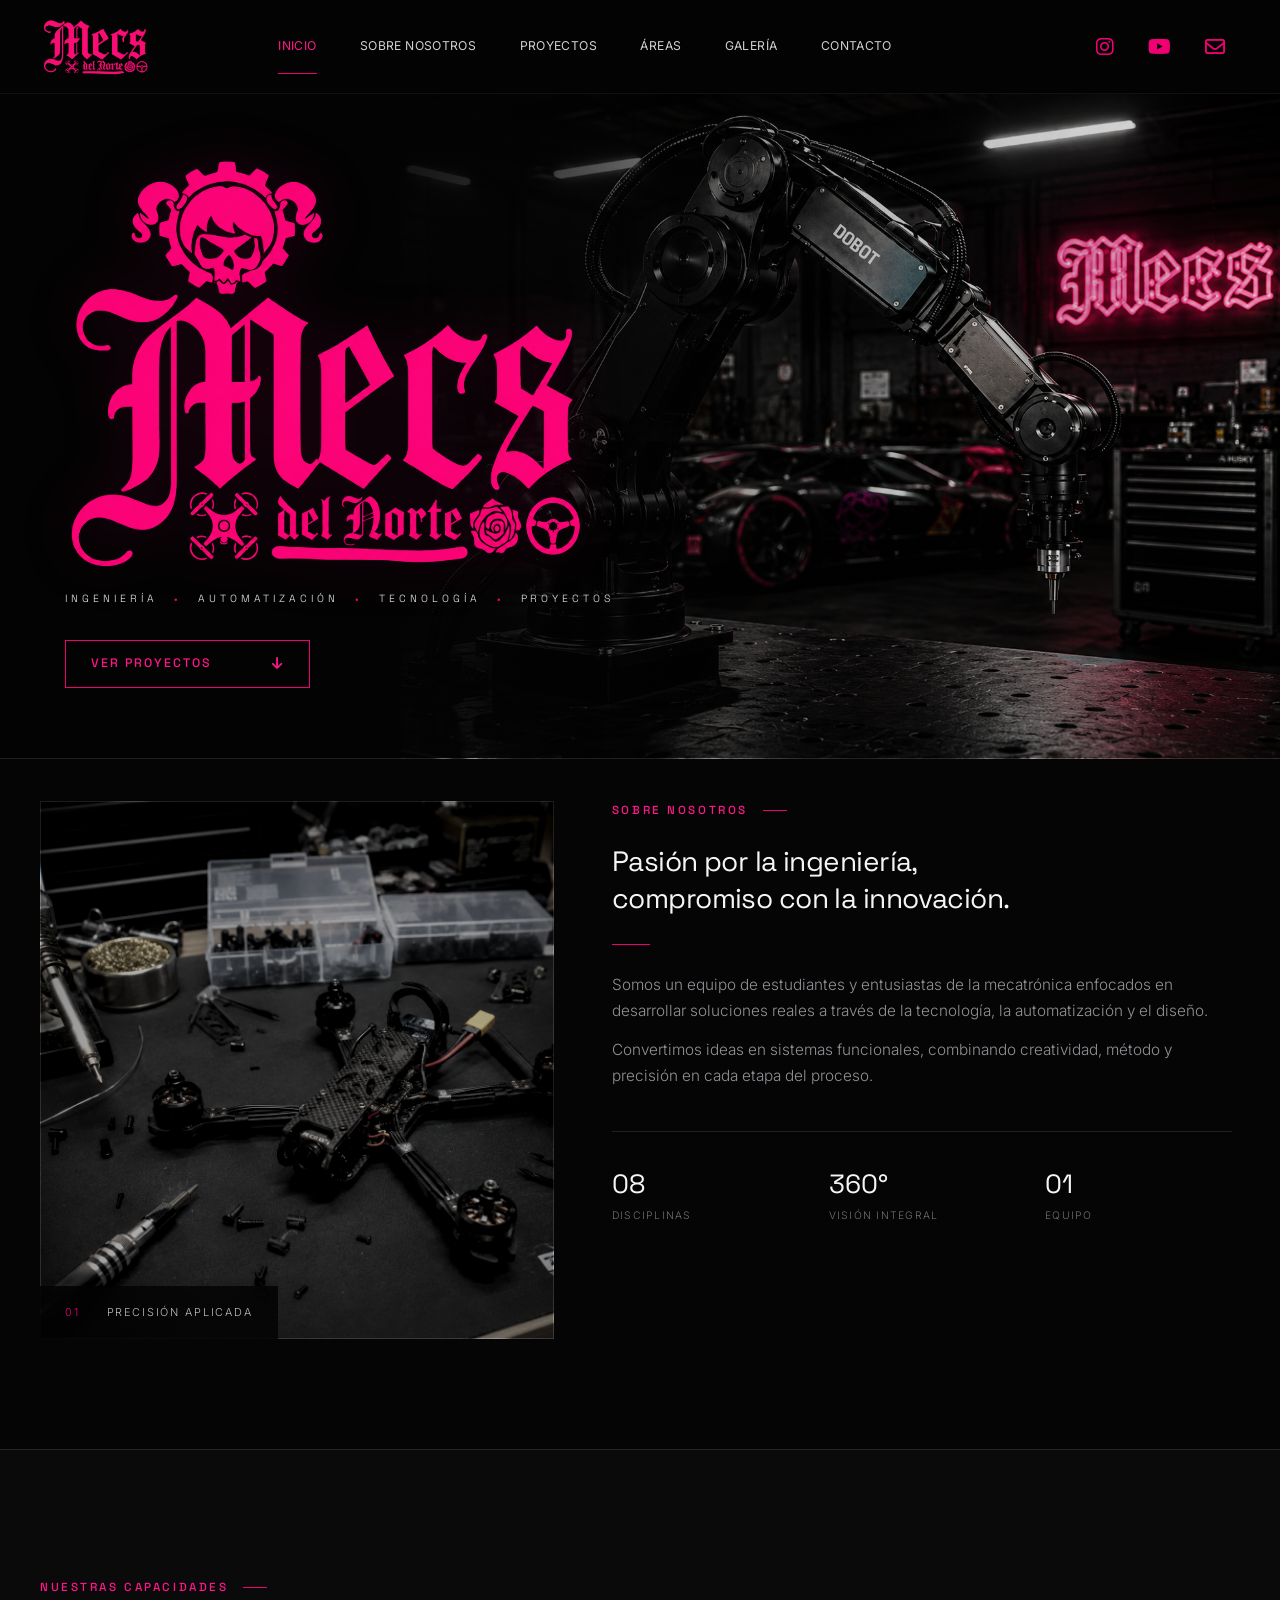
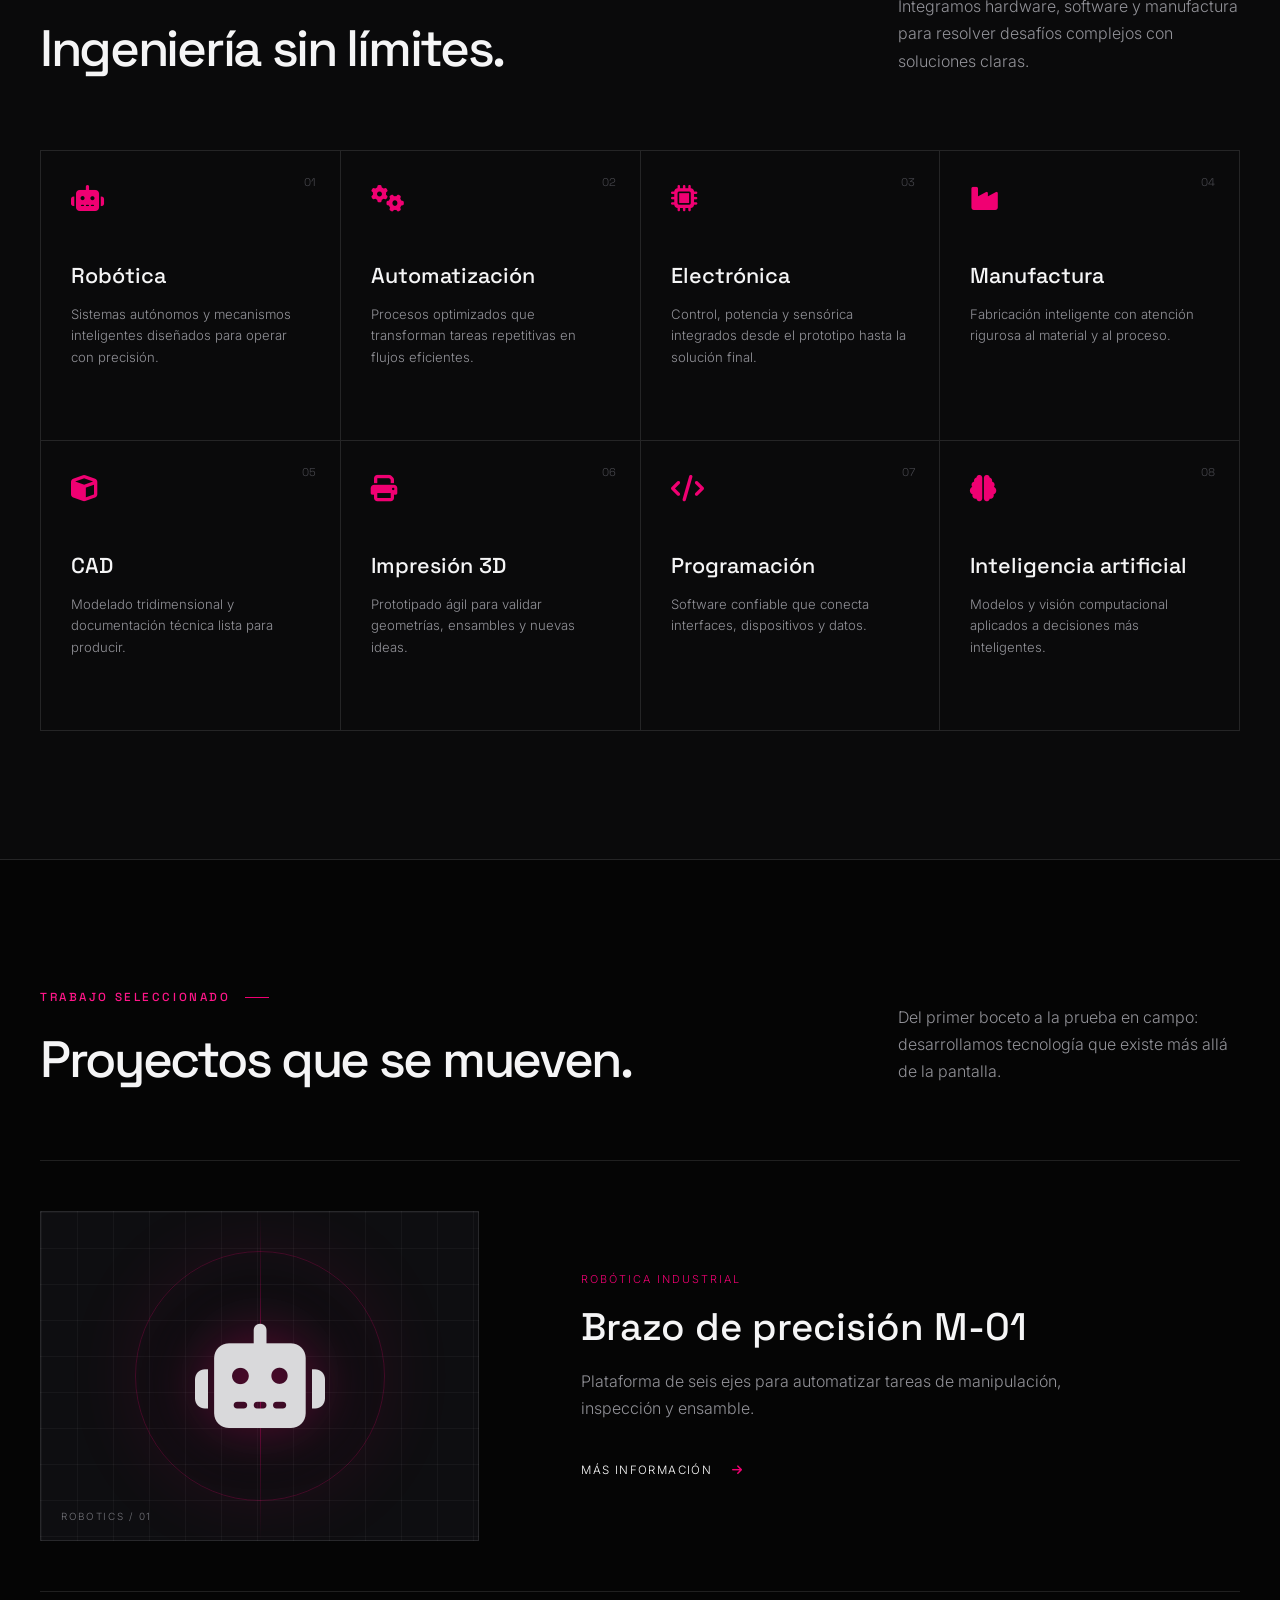
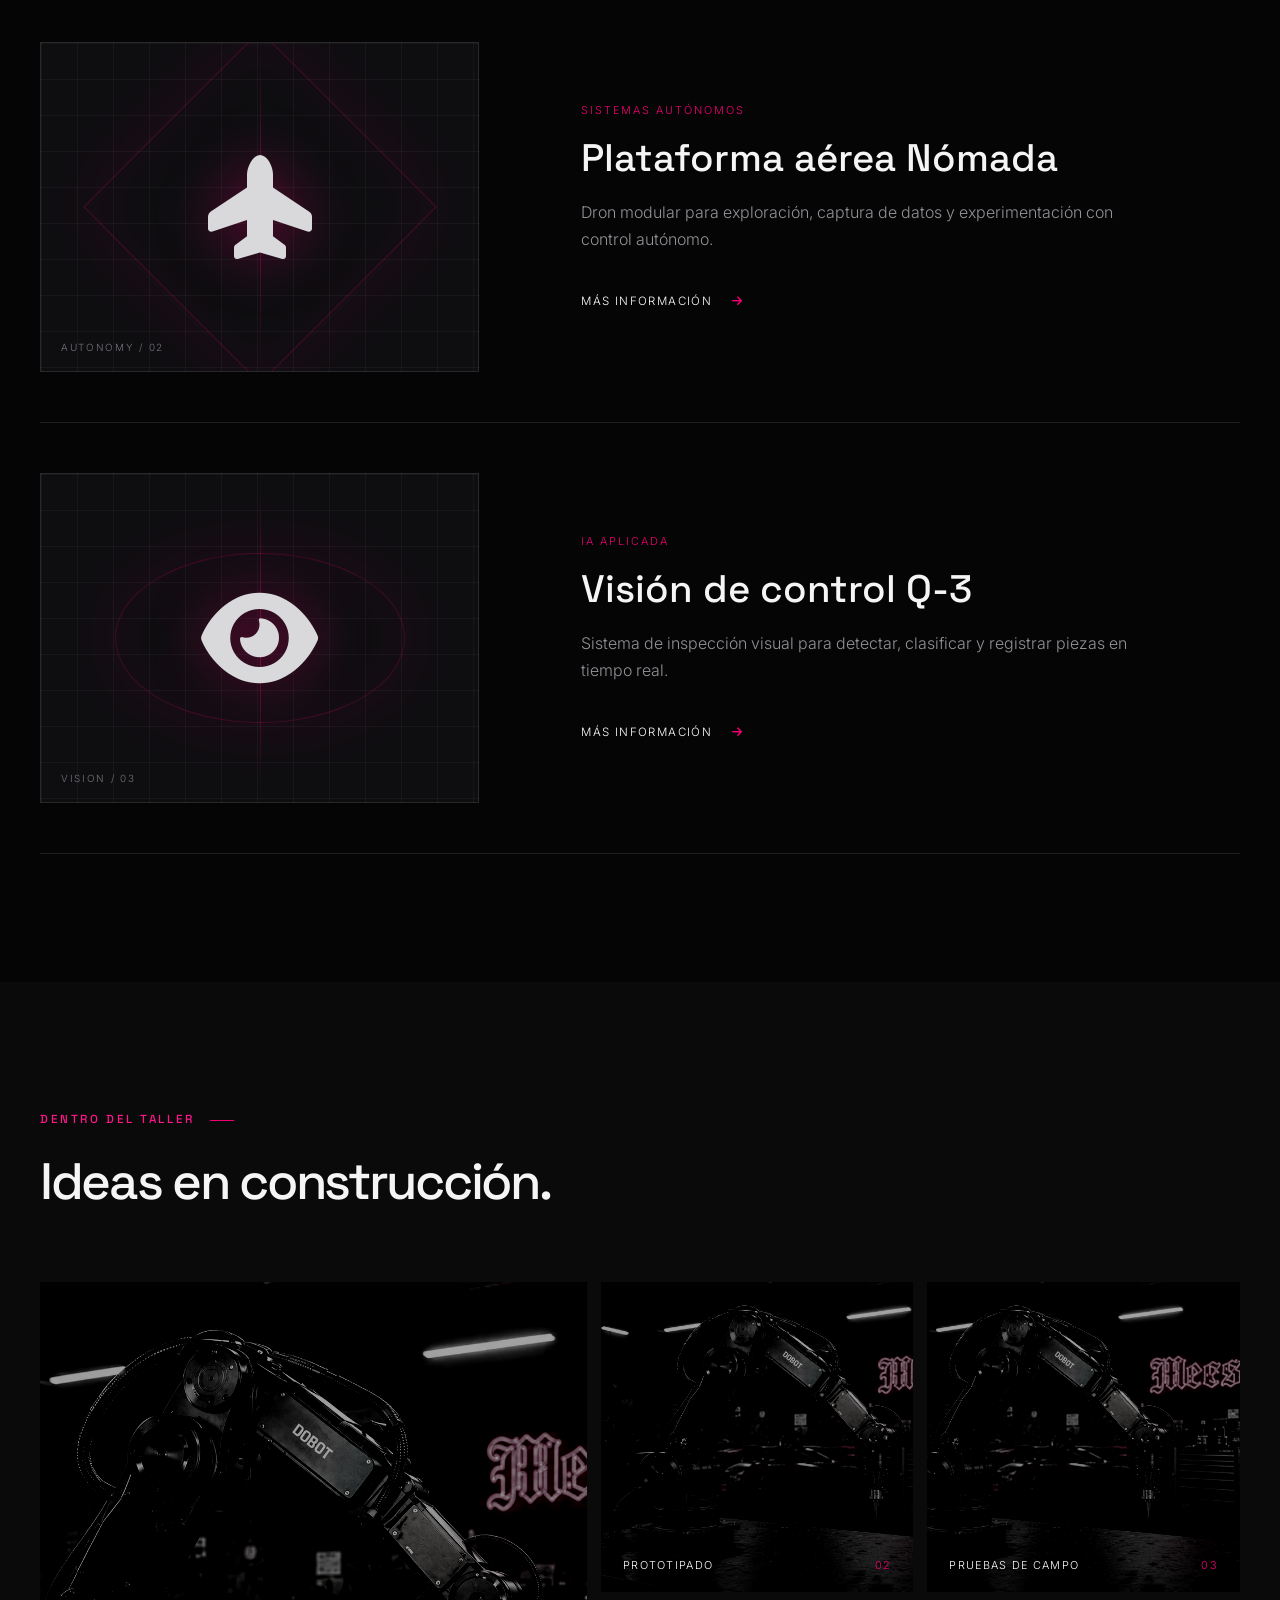
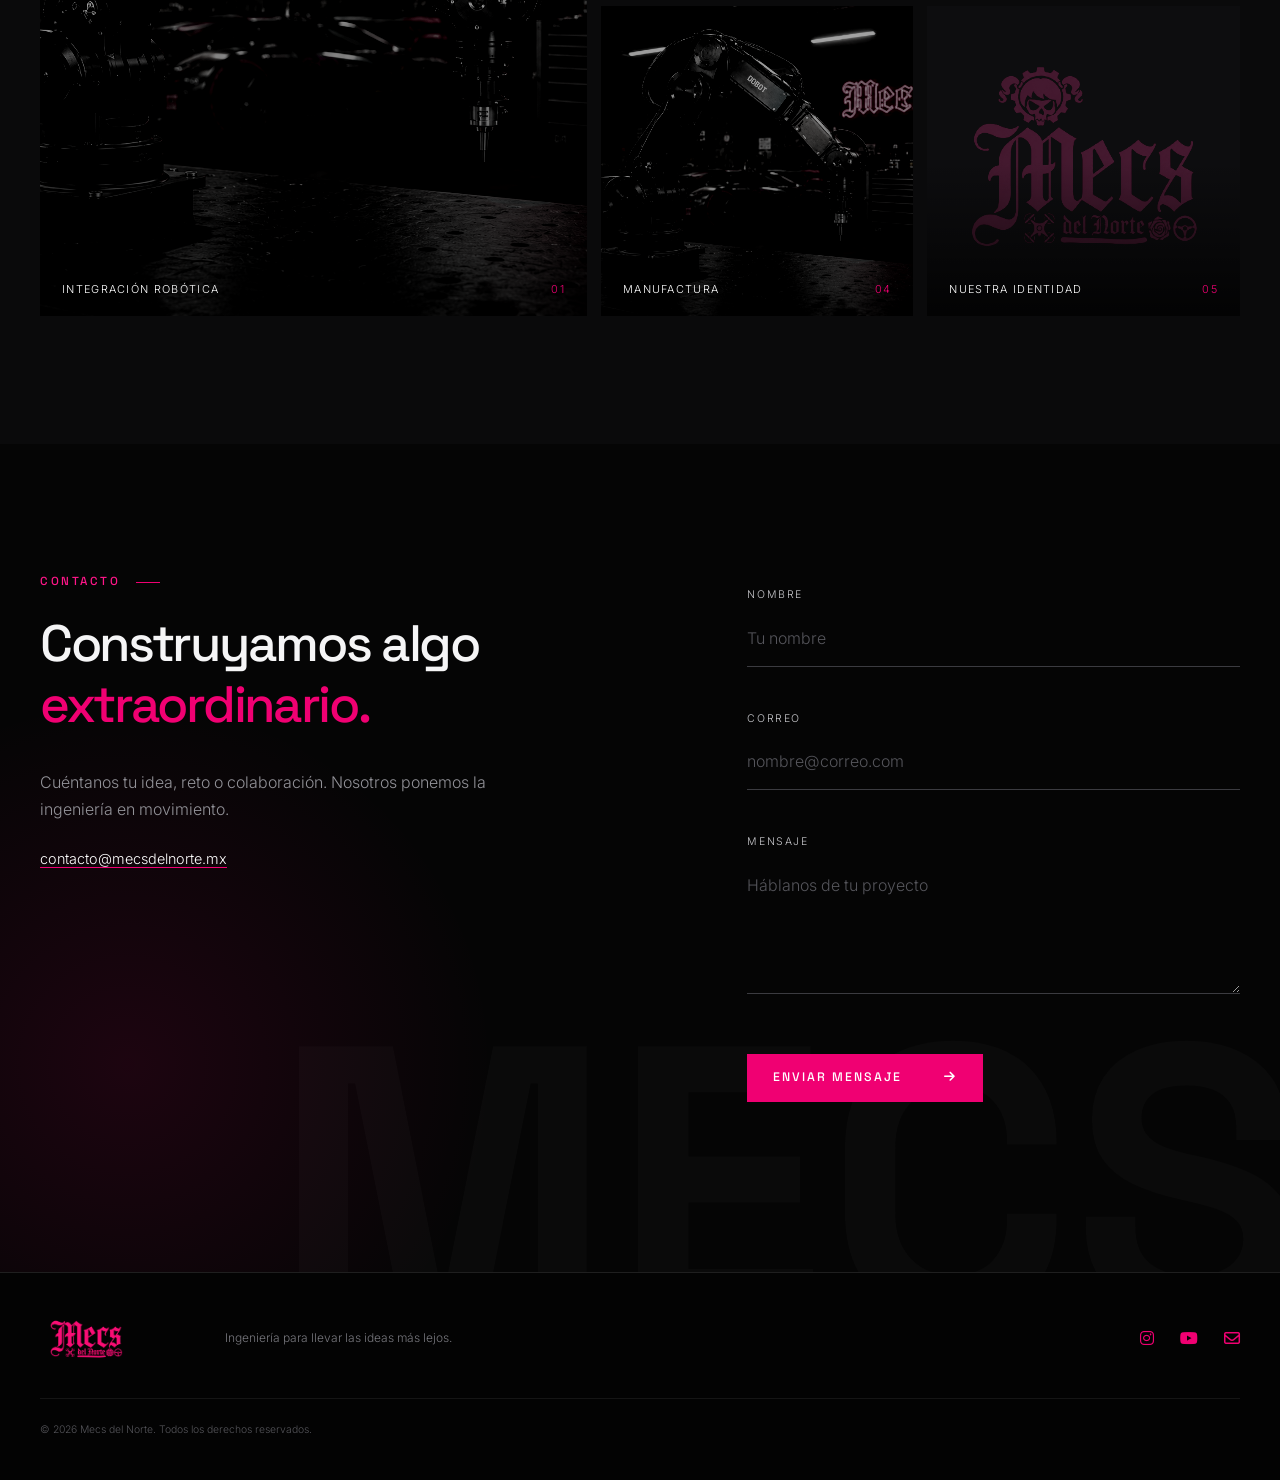
==== index.html @ 0333b42f "Primera versión" ====
<!DOCTYPE html>
<html lang="es">
<head>
  <meta charset="UTF-8">
  <meta name="viewport" content="width=device-width, initial-scale=1.0">
  <meta name="description" content="Mecs del Norte: ingeniería, automatización, robótica y tecnología aplicada.">
  <meta name="theme-color" content="#050505">
  <title>Mecs del Norte | Ingeniería y Tecnología</title>

  <link rel="preconnect" href="https://fonts.googleapis.com">
  <link rel="preconnect" href="https://fonts.gstatic.com" crossorigin>
  <link href="https://fonts.googleapis.com/css2?family=Inter:wght@300;400;500;600;700&family=Space+Grotesk:wght@400;500;600&display=swap" rel="stylesheet">
  <link rel="stylesheet" href="https://cdnjs.cloudflare.com/ajax/libs/font-awesome/6.7.2/css/all.min.css">
  <link rel="stylesheet" href="style.css">
</head>
<body>
  <a class="skip-link" href="#contenido">Saltar al contenido</a>

  <!-- Elimina únicamente el fondo negro del PNG original del logo. -->
  <svg class="svg-filters" width="0" height="0" aria-hidden="true" focusable="false">
    <filter id="remove-black" color-interpolation-filters="sRGB">
      <feColorMatrix type="matrix" values="1 0 0 0 0  0 1 0 0 0  0 0 1 0 0  1 1 1 0 0"/>
    </filter>
  </svg>

  <!-- Navegación principal -->
  <header class="site-header">
    <nav class="navbar" aria-label="Navegación principal">
      <a class="nav-brand" href="#inicio" aria-label="Mecs del Norte, inicio">
        <img src="assets/logopequeno.png" alt="Mecs del Norte">
      </a>

      <button class="menu-toggle" type="button" aria-label="Abrir menú" aria-expanded="false" aria-controls="nav-menu">
        <span></span><span></span><span></span>
      </button>

      <ul class="nav-menu" id="nav-menu">
        <li><a class="nav-link active" href="#inicio">Inicio</a></li>
        <li><a class="nav-link" href="#nosotros">Sobre nosotros</a></li>
        <li><a class="nav-link" href="#proyectos">Proyectos</a></li>
        <li><a class="nav-link" href="#areas">Áreas</a></li>
        <li><a class="nav-link" href="#galeria">Galería</a></li>
        <li><a class="nav-link" href="#contacto">Contacto</a></li>
      </ul>

      <ul class="nav-social" aria-label="Redes sociales">
        <li><a href="#contacto" aria-label="Instagram"><i class="fa-brands fa-instagram" aria-hidden="true"></i></a></li>
        <li><a href="#contacto" aria-label="YouTube"><i class="fa-brands fa-youtube" aria-hidden="true"></i></a></li>
        <li><a href="mailto:contacto@mecsdelnorte.mx" aria-label="Enviar correo"><i class="fa-regular fa-envelope" aria-hidden="true"></i></a></li>
      </ul>
    </nav>
  </header>

  <main id="contenido">
    <!-- Hero -->
    <section class="hero" id="inicio" aria-labelledby="hero-title">
      <div class="hero-overlay"></div>
      <div class="hero-content">
        <h1 id="hero-title" class="sr-only">Mecs del Norte</h1>
        <img class="hero-logo" src="assets/logo.png" alt="Mecs del Norte">
        <p class="hero-disciplines" aria-label="Ingeniería, automatización, tecnología y proyectos">
          <span>Ingeniería</span><b>•</b><span>Automatización</span><b>•</b><span>Tecnología</span><b>•</b><span>Proyectos</span>
        </p>
        <a class="button button-outline" href="#proyectos">Ver proyectos <i class="fa-solid fa-arrow-down" aria-hidden="true"></i></a>
      </div>
      <a class="scroll-cue" href="#nosotros" aria-label="Descubrir más"><span></span></a>
    </section>

    <!-- Sobre nosotros -->
    <section class="section about" id="nosotros" aria-labelledby="about-title">
      <div class="container about-grid">
        <figure class="about-visual reveal visible">
          <img src="assets/dron.png" alt="Dron de carreras en proceso de ensamblaje sobre una mesa de trabajo">
          <figcaption><span>01</span> Precisión aplicada</figcaption>
        </figure>

        <article class="about-copy reveal visible">
          <p class="eyebrow">Sobre nosotros</p>
          <h2 id="about-title">Pasión por la ingeniería,<br>compromiso con la innovación.</h2>
          <span class="accent-line" aria-hidden="true"></span>
          <p>Somos un equipo de estudiantes y entusiastas de la mecatrónica enfocados en desarrollar soluciones reales a través de la tecnología, la automatización y el diseño.</p>
          <p>Convertimos ideas en sistemas funcionales, combinando creatividad, método y precisión en cada etapa del proceso.</p>
          <div class="metrics" aria-label="Datos del equipo">
            <div><strong>08</strong><span>disciplinas</span></div>
            <div><strong>360°</strong><span>visión integral</span></div>
            <div><strong>01</strong><span>equipo</span></div>
          </div>
        </article>
      </div>
    </section>

    <!-- Áreas de especialidad -->
    <section class="section expertise" id="areas" aria-labelledby="areas-title">
      <div class="container">
        <div class="section-heading reveal">
          <div>
            <p class="eyebrow">Nuestras capacidades</p>
            <h2 id="areas-title">Ingeniería sin límites.</h2>
          </div>
          <p>Integramos hardware, software y manufactura para resolver desafíos complejos con soluciones claras.</p>
        </div>

        <div class="areas-grid">
          <article class="area-card reveal"><span>01</span><i class="fa-solid fa-robot" aria-hidden="true"></i><h3>Robótica</h3><p>Sistemas autónomos y mecanismos inteligentes diseñados para operar con precisión.</p></article>
          <article class="area-card reveal"><span>02</span><i class="fa-solid fa-gears" aria-hidden="true"></i><h3>Automatización</h3><p>Procesos optimizados que transforman tareas repetitivas en flujos eficientes.</p></article>
          <article class="area-card reveal"><span>03</span><i class="fa-solid fa-microchip" aria-hidden="true"></i><h3>Electrónica</h3><p>Control, potencia y sensórica integrados desde el prototipo hasta la solución final.</p></article>
          <article class="area-card reveal"><span>04</span><i class="fa-solid fa-industry" aria-hidden="true"></i><h3>Manufactura</h3><p>Fabricación inteligente con atención rigurosa al material y al proceso.</p></article>
          <article class="area-card reveal"><span>05</span><i class="fa-solid fa-cube" aria-hidden="true"></i><h3>CAD</h3><p>Modelado tridimensional y documentación técnica lista para producir.</p></article>
          <article class="area-card reveal"><span>06</span><i class="fa-solid fa-print" aria-hidden="true"></i><h3>Impresión 3D</h3><p>Prototipado ágil para validar geometrías, ensambles y nuevas ideas.</p></article>
          <article class="area-card reveal"><span>07</span><i class="fa-solid fa-code" aria-hidden="true"></i><h3>Programación</h3><p>Software confiable que conecta interfaces, dispositivos y datos.</p></article>
          <article class="area-card reveal"><span>08</span><i class="fa-solid fa-brain" aria-hidden="true"></i><h3>Inteligencia artificial</h3><p>Modelos y visión computacional aplicados a decisiones más inteligentes.</p></article>
        </div>
      </div>
    </section>

    <!-- Proyectos destacados -->
    <section class="section projects" id="proyectos" aria-labelledby="projects-title">
      <div class="container">
        <div class="section-heading reveal">
          <div><p class="eyebrow">Trabajo seleccionado</p><h2 id="projects-title">Proyectos que se mueven.</h2></div>
          <p>Del primer boceto a la prueba en campo: desarrollamos tecnología que existe más allá de la pantalla.</p>
        </div>

        <div class="project-list">
          <article class="project-card project-robot reveal">
            <div class="project-image" role="img" aria-label="Concepto de brazo robótico"><i class="fa-solid fa-robot" aria-hidden="true"></i><span>Robotics / 01</span></div>
            <div class="project-copy"><p class="project-type">Robótica industrial</p><h3>Brazo de precisión M-01</h3><p>Plataforma de seis ejes para automatizar tareas de manipulación, inspección y ensamble.</p><a href="#contacto">Más información <i class="fa-solid fa-arrow-right" aria-hidden="true"></i></a></div>
          </article>

          <article class="project-card project-drone reveal">
            <div class="project-image" role="img" aria-label="Concepto de dron autónomo"><i class="fa-solid fa-plane-up" aria-hidden="true"></i><span>Autonomy / 02</span></div>
            <div class="project-copy"><p class="project-type">Sistemas autónomos</p><h3>Plataforma aérea Nómada</h3><p>Dron modular para exploración, captura de datos y experimentación con control autónomo.</p><a href="#contacto">Más información <i class="fa-solid fa-arrow-right" aria-hidden="true"></i></a></div>
          </article>

          <article class="project-card project-vision reveal">
            <div class="project-image" role="img" aria-label="Concepto de visión artificial"><i class="fa-solid fa-eye" aria-hidden="true"></i><span>Vision / 03</span></div>
            <div class="project-copy"><p class="project-type">IA aplicada</p><h3>Visión de control Q-3</h3><p>Sistema de inspección visual para detectar, clasificar y registrar piezas en tiempo real.</p><a href="#contacto">Más información <i class="fa-solid fa-arrow-right" aria-hidden="true"></i></a></div>
          </article>
        </div>
      </div>
    </section>

    <!-- Galería -->
    <section class="section gallery" id="galeria" aria-labelledby="gallery-title">
      <div class="container">
        <div class="section-heading reveal">
          <div><p class="eyebrow">Dentro del taller</p><h2 id="gallery-title">Ideas en construcción.</h2></div>
        </div>
        <div class="gallery-grid">
          <figure class="gallery-item gallery-main reveal"><img src="assets/fondo.png" alt="Brazo robótico en el taller"><figcaption>Integración robótica <span>01</span></figcaption></figure>
          <figure class="gallery-item gallery-crop-a reveal"><img src="assets/fondo.png" alt="Detalle de equipo industrial"><figcaption>Prototipado <span>02</span></figcaption></figure>
          <figure class="gallery-item gallery-crop-b reveal"><img src="assets/fondo.png" alt="Tecnología en laboratorio"><figcaption>Pruebas de campo <span>03</span></figcaption></figure>
          <figure class="gallery-item gallery-crop-c reveal"><img src="assets/fondo.png" alt="Mesa de manufactura"><figcaption>Manufactura <span>04</span></figcaption></figure>
          <figure class="gallery-item gallery-brand reveal"><img src="assets/logo.png" alt="Identidad Mecs del Norte"><figcaption>Nuestra identidad <span>05</span></figcaption></figure>
        </div>
      </div>
    </section>

    <!-- Contacto -->
    <section class="section contact" id="contacto" aria-labelledby="contact-title">
      <div class="container contact-grid">
        <div class="contact-intro reveal">
          <p class="eyebrow">Contacto</p>
          <h2 id="contact-title">Construyamos algo<br><em>extraordinario.</em></h2>
          <p>Cuéntanos tu idea, reto o colaboración. Nosotros ponemos la ingeniería en movimiento.</p>
          <a href="mailto:contacto@mecsdelnorte.mx">contacto@mecsdelnorte.mx</a>
        </div>

        <form class="contact-form reveal" id="contact-form" novalidate>
          <div class="form-field"><label for="nombre">Nombre</label><input id="nombre" name="nombre" type="text" autocomplete="name" required minlength="2" placeholder="Tu nombre"><small class="error" aria-live="polite"></small></div>
          <div class="form-field"><label for="correo">Correo</label><input id="correo" name="correo" type="email" autocomplete="email" required placeholder="nombre@correo.com"><small class="error" aria-live="polite"></small></div>
          <div class="form-field"><label for="mensaje">Mensaje</label><textarea id="mensaje" name="mensaje" rows="4" required minlength="10" placeholder="Háblanos de tu proyecto"></textarea><small class="error" aria-live="polite"></small></div>
          <button class="button button-solid" type="submit">Enviar mensaje <i class="fa-solid fa-arrow-right" aria-hidden="true"></i></button>
          <p class="form-status" id="form-status" role="status" aria-live="polite"></p>
        </form>
      </div>
    </section>
  </main>

  <!-- Pie de página -->
  <footer class="footer">
    <div class="container footer-inner">
      <a class="footer-brand" href="#inicio"><img src="assets/logopequeno.png" alt="Mecs del Norte"></a>
      <p>Ingeniería para llevar las ideas más lejos.</p>
      <div class="footer-social"><a href="#contacto" aria-label="Instagram"><i class="fa-brands fa-instagram"></i></a><a href="#contacto" aria-label="YouTube"><i class="fa-brands fa-youtube"></i></a><a href="mailto:contacto@mecsdelnorte.mx" aria-label="Correo"><i class="fa-regular fa-envelope"></i></a></div>
      <small>© <span id="year"></span> Mecs del Norte. Todos los derechos reservados.</small>
    </div>
  </footer>

  <button class="back-to-top" type="button" aria-label="Volver arriba"><i class="fa-solid fa-arrow-up" aria-hidden="true"></i></button>
  <script src="script.js"></script>
</body>
</html>
---- style.css ----
/* ==================== Variables y base ==================== */
:root {
  --background: #050505;
  --background-secondary: #0a0a0b;
  --surface: #101012;
  --surface-light: #161619;
  --primary: #f00072;
  --primary-bright: #ff1689;
  --text: #f5f5f6;
  --text-secondary: #929298;
  --border: rgba(255, 255, 255, 0.11);
  --container: 1340px;
  --header-height: 94px;
  --ease: cubic-bezier(.22, 1, .36, 1);
}

*, *::before, *::after { box-sizing: border-box; }
html { scroll-behavior: smooth; scroll-padding-top: var(--header-height); }
body { margin: 0; background: var(--background); color: var(--text); font-family: "Inter", sans-serif; font-weight: 300; line-height: 1.7; overflow-x: hidden; }
body.menu-open { overflow: hidden; }
img { display: block; max-width: 100%; }
a { color: inherit; text-decoration: none; }
button, input, textarea { font: inherit; }
button { color: inherit; }
ul { margin: 0; padding: 0; list-style: none; }
h1, h2, h3, p { margin-top: 0; }
h2, h3 { font-family: "Space Grotesk", sans-serif; font-weight: 500; line-height: 1.18; }
h2 { margin-bottom: 0; font-size: clamp(2.25rem, 4vw, 4.75rem); letter-spacing: -.045em; }
h3 { font-size: 1.35rem; }
::selection { background: var(--primary); color: #fff; }
:focus-visible { outline: 2px solid var(--primary-bright); outline-offset: 5px; }
.container { width: min(calc(100% - 80px), var(--container)); margin-inline: auto; }
.section { position: relative; padding: clamp(90px, 10vw, 160px) 0; }
.sr-only { position: absolute; width: 1px; height: 1px; padding: 0; margin: -1px; clip: rect(0, 0, 0, 0); white-space: nowrap; border: 0; overflow: hidden; }
.skip-link { position: fixed; z-index: 1000; top: 16px; left: 16px; padding: 10px 16px; background: var(--primary); transform: translateY(-160%); transition: transform .2s; }
.skip-link:focus { transform: translateY(0); }
.svg-filters { position: absolute; width: 0; height: 0; overflow: hidden; }

/* ==================== Navegación ==================== */
.site-header { position: fixed; z-index: 100; inset: 0 0 auto; height: var(--header-height); background: #030303; border-bottom: 1px solid rgba(255,255,255,.055); transition: background .4s, border-color .4s, backdrop-filter .4s; }
.site-header.scrolled { background: rgba(3, 3, 4, .94); border-color: var(--border); backdrop-filter: blur(18px); }
.navbar { width: min(calc(100% - 80px), 1430px); height: 100%; margin-inline: auto; display: grid; grid-template-columns: 190px 1fr 190px; align-items: center; }
.nav-brand { width: 140px; margin-left: -12px; justify-self: start; overflow: hidden; }
.nav-brand img { width: 100%; mix-blend-mode: screen; }
.nav-menu { display: flex; justify-content: center; align-items: stretch; gap: clamp(28px, 3.4vw, 58px); height: 100%; transform: translateX(-55px); }
.nav-menu li { height: 100%; }
.nav-link { position: relative; height: 100%; display: grid; place-items: center; color: #d0d0d3; font-size: .76rem; font-weight: 400; text-transform: uppercase; letter-spacing: .03em; transition: color .25s; }
.nav-link::after { content: ""; position: absolute; left: 50%; bottom: 19px; width: 0; height: 1px; background: var(--primary); transform: translateX(-50%); transition: width .3s var(--ease); }
.nav-link:hover, .nav-link.active { color: var(--primary-bright); }
.nav-link:hover::after, .nav-link.active::after { width: 100%; }
.nav-social { justify-self: end; display: flex; gap: 34px; transform: translateX(-15px); }
.nav-social a { color: var(--primary); font-size: 1.25rem; transition: color .25s, transform .25s; }
.nav-social a:hover { color: #fff; transform: translateY(-2px); }
.menu-toggle { display: none; border: 0; padding: 8px 0; background: transparent; cursor: pointer; }
.menu-toggle span { width: 25px; height: 1px; margin: 6px 0; display: block; background: #fff; transition: transform .3s, opacity .3s; }

/* ==================== Hero ==================== */
.hero { position: relative; height: 665px; min-height: 0; margin-top: var(--header-height); display: flex; align-items: center; background-color: #030303; background-image: url("assets/fondo.png"); background-position: calc(100% + 34px) center; background-size: auto 110%; background-repeat: no-repeat; border-bottom: 1px solid var(--border); overflow: hidden; }
.hero::after { display: none; }
.hero-overlay { position: absolute; inset: 0; background: linear-gradient(90deg, #030303 0%, #030303 25%, rgba(3,3,3,.83) 39%, rgba(3,3,3,.22) 65%, rgba(3,3,3,.05) 100%), linear-gradient(180deg, rgba(0,0,0,.08), transparent 68%, rgba(0,0,0,.36)); }
.hero-content { position: relative; top: -5px; width: 100%; margin: 0; padding-left: clamp(48px, 5.1vw, 78px); }
.hero-logo { width: clamp(520px, 39vw, 600px); height: clamp(440px, 32.5vw, 500px); object-fit: cover; object-position: center; margin: 0; filter: url(#remove-black) drop-shadow(0 0 28px rgba(240, 0, 114, .13)); animation: hero-enter 1.2s .1s both var(--ease); }
.hero-disciplines { display: flex; align-items: center; gap: clamp(9px, 1.25vw, 21px); margin: -4px 0 32px; color: #efeff1; font-family: "Space Grotesk", sans-serif; font-size: clamp(.65rem, .8vw, .78rem); text-transform: uppercase; letter-spacing: .38em; animation: hero-enter 1.2s .3s both var(--ease); }
.hero-disciplines b { color: var(--primary); font-size: .55rem; }
.button { width: fit-content; min-height: 48px; padding: 0 25px; border: 1px solid transparent; display: inline-flex; align-items: center; justify-content: space-between; gap: 42px; font-family: "Space Grotesk", sans-serif; font-size: .77rem; font-weight: 500; text-transform: uppercase; letter-spacing: .16em; cursor: pointer; transition: color .3s, background .3s, border-color .3s, transform .3s; }
.button-outline { min-width: 245px; border-color: var(--primary); color: var(--primary-bright); animation: hero-enter 1.2s .45s both var(--ease); }
.button-outline:hover { color: #fff; background: var(--primary); transform: translateY(-3px); }
.button-outline i { font-size: .85rem; }
.scroll-cue { display: none; position: absolute; z-index: 3; right: 42px; bottom: 30px; width: 34px; height: 58px; border: 1px solid rgba(255,255,255,.28); border-radius: 30px; place-items: start center; }
.scroll-cue span { width: 3px; height: 3px; margin-top: 12px; border-radius: 50%; background: var(--primary); animation: scroll-dot 1.8s infinite; }
@keyframes hero-enter { from { opacity: 0; transform: translateY(30px); } to { opacity: 1; transform: translateY(0); } }
@keyframes scroll-dot { 0% { transform: translateY(0); opacity: 0; } 25% { opacity: 1; } 80% { transform: translateY(27px); opacity: 0; } 100% { opacity: 0; } }

/* ==================== Encabezados de sección ==================== */
.eyebrow { margin-bottom: 22px; display: flex; align-items: center; gap: 15px; color: var(--primary-bright); font-family: "Space Grotesk", sans-serif; font-size: .73rem; font-weight: 500; text-transform: uppercase; letter-spacing: .22em; }
.eyebrow::after { content: ""; width: 24px; height: 1px; background: var(--primary); }
.accent-line { width: 38px; height: 1px; margin: 27px 0; display: block; background: var(--primary); }
.section-heading { margin-bottom: 70px; display: grid; grid-template-columns: 1.4fr .6fr; gap: 60px; align-items: end; }
.section-heading > p { max-width: 470px; margin: 0 0 5px; color: var(--text-secondary); }

/* ==================== Nosotros ==================== */
.about { padding: 42px 0 110px; background: #050505; }
.about-grid { display: grid; grid-template-columns: .9fr 1.1fr; gap: clamp(58px, 4.2vw, 68px); align-items: start; }
.about-visual { position: relative; height: clamp(420px, 42vw, 590px); margin: 0; overflow: hidden; background: var(--surface); }
.about-visual::before { content: ""; position: absolute; z-index: 1; inset: 0; border: 1px solid var(--border); box-shadow: inset 0 0 100px rgba(0,0,0,.42); pointer-events: none; }
.about-visual img { width: 100%; height: 100%; object-fit: cover; object-position: 25% center; filter: grayscale(.6) contrast(1.16) brightness(.68); transition: transform 1s var(--ease), filter 1s; }
.about-visual:hover img { transform: scale(1.035); filter: grayscale(.25) contrast(1.12) brightness(.73); }
.about-visual figcaption { position: absolute; z-index: 2; left: 0; bottom: 0; padding: 17px 25px; background: rgba(3,3,3,.82); color: #bebec2; font-size: .68rem; text-transform: uppercase; letter-spacing: .17em; backdrop-filter: blur(10px); }
.about-visual figcaption span { margin-right: 22px; color: var(--primary); }
.about-copy { max-width: 620px; }
.about-copy h2 { font-size: clamp(1.75rem, 2vw, 2rem); font-weight: 400; line-height: 1.32; letter-spacing: -.02em; }
.about-copy > p:not(.eyebrow) { max-width: 610px; margin-bottom: 13px; color: var(--text-secondary); font-size: .96rem; }
.metrics { margin-top: 42px; padding-top: 30px; border-top: 1px solid var(--border); display: grid; grid-template-columns: repeat(3, 1fr); gap: 30px; }
.metrics div { display: flex; flex-direction: column; }
.metrics strong { font-family: "Space Grotesk", sans-serif; font-size: 1.65rem; font-weight: 400; }
.metrics span { color: #707077; font-size: .65rem; text-transform: uppercase; letter-spacing: .12em; }

/* ==================== Áreas ==================== */
.expertise { background: var(--background-secondary); border-block: 1px solid var(--border); }
.areas-grid { display: grid; grid-template-columns: repeat(4, 1fr); border-top: 1px solid var(--border); border-left: 1px solid var(--border); }
.area-card { position: relative; min-height: 290px; padding: 34px 30px; border-right: 1px solid var(--border); border-bottom: 1px solid var(--border); overflow: hidden; transition: background .4s, transform .4s var(--ease); }
.area-card::before { content: ""; position: absolute; inset: auto 0 0; height: 2px; background: var(--primary); transform: scaleX(0); transform-origin: left; transition: transform .45s var(--ease); }
.area-card > span { position: absolute; top: 22px; right: 24px; color: #4a4a50; font-family: "Space Grotesk", sans-serif; font-size: .7rem; }
.area-card > i { margin-bottom: 52px; color: var(--primary); font-size: 1.65rem; transition: transform .4s var(--ease); }
.area-card h3 { margin-bottom: 15px; }
.area-card p { margin: 0; color: var(--text-secondary); font-size: .82rem; line-height: 1.65; }
.area-card:hover { z-index: 1; background: var(--surface-light); transform: translateY(-5px); }
.area-card:hover::before { transform: scaleX(1); }
.area-card:hover > i { transform: translateY(-5px); }

/* ==================== Proyectos ==================== */
.projects { background: #050505; }
.project-list { border-top: 1px solid var(--border); }
.project-card { padding: 50px 0; border-bottom: 1px solid var(--border); display: grid; grid-template-columns: minmax(340px, .8fr) 1.2fr; gap: clamp(50px, 8vw, 130px); align-items: center; }
.project-image { position: relative; min-height: 330px; display: grid; place-items: center; overflow: hidden; background-color: #0e0e11; background-image: linear-gradient(rgba(255,255,255,.04) 1px, transparent 1px), linear-gradient(90deg, rgba(255,255,255,.04) 1px, transparent 1px); background-size: 36px 36px; border: 1px solid var(--border); }
.project-image::before { content: ""; position: absolute; width: 250px; height: 250px; border: 1px solid rgba(240,0,114,.23); border-radius: 50%; box-shadow: 0 0 80px rgba(240,0,114,.09), inset 0 0 60px rgba(240,0,114,.05); transition: transform .8s var(--ease); }
.project-image::after { content: ""; position: absolute; width: 1px; height: 100%; background: linear-gradient(transparent, var(--primary), transparent); left: 50%; opacity: .45; }
.project-image > i { position: relative; z-index: 1; color: #d9d9db; font-size: 6.5rem; filter: drop-shadow(0 0 28px rgba(240,0,114,.35)); transition: transform .7s var(--ease), color .5s; }
.project-image > span { position: absolute; left: 20px; bottom: 15px; color: #74747a; font-size: .62rem; text-transform: uppercase; letter-spacing: .17em; }
.project-card:hover .project-image::before { transform: scale(1.18) rotate(25deg); }
.project-card:hover .project-image > i { color: #fff; transform: scale(1.06); }
.project-drone .project-image::before { border-radius: 0; transform: rotate(45deg); }
.project-drone:hover .project-image::before { transform: rotate(70deg) scale(1.08); }
.project-vision .project-image::before { width: 290px; height: 170px; border-radius: 50%; }
.project-copy { max-width: 620px; }
.project-type { margin-bottom: 15px; color: var(--primary); font-size: .68rem; text-transform: uppercase; letter-spacing: .18em; }
.project-copy h3 { margin-bottom: 19px; font-size: clamp(1.8rem, 3vw, 3.15rem); }
.project-copy > p:not(.project-type) { max-width: 560px; color: var(--text-secondary); }
.project-copy a { margin-top: 22px; display: inline-flex; align-items: center; gap: 20px; color: #fff; font-size: .72rem; text-transform: uppercase; letter-spacing: .12em; }
.project-copy a i { color: var(--primary); transition: transform .25s; }
.project-copy a:hover i { transform: translateX(7px); }

/* ==================== Galería ==================== */
.gallery { background: var(--background-secondary); }
.gallery-grid { display: grid; grid-template-columns: 1.4fr .8fr .8fr; grid-template-rows: 310px 310px; gap: 14px; }
.gallery-item { position: relative; margin: 0; overflow: hidden; background: #0d0d0f; }
.gallery-main { grid-row: 1 / 3; }
.gallery-brand { grid-column: 3; }
.gallery-item::after { content: ""; position: absolute; inset: 0; background: linear-gradient(transparent 50%, rgba(0,0,0,.8)); pointer-events: none; }
.gallery-item img { width: 100%; height: 100%; object-fit: cover; filter: grayscale(.75) brightness(.62) contrast(1.18); transition: transform .8s var(--ease), filter .6s; }
.gallery-item:hover img { transform: scale(1.055); filter: grayscale(.25) brightness(.72) contrast(1.1); }
.gallery-crop-a img { object-position: 2% 45%; }
.gallery-crop-b img { object-position: 75% 50%; }
.gallery-crop-c img { object-position: 50% 95%; }
.gallery-brand img { object-fit: contain; mix-blend-mode: screen; padding: 40px; }
.gallery-item figcaption { position: absolute; z-index: 2; inset: auto 22px 18px; display: flex; justify-content: space-between; color: #fff; font-size: .68rem; text-transform: uppercase; letter-spacing: .12em; }
.gallery-item figcaption span { color: var(--primary); }

/* ==================== Contacto ==================== */
.contact { overflow: hidden; background: radial-gradient(circle at 10% 75%, rgba(240,0,114,.1), transparent 28%), #050505; }
.contact::before { content: "MECS"; position: absolute; right: -2vw; bottom: -8vw; color: rgba(255,255,255,.018); font-family: "Space Grotesk", sans-serif; font-size: 30vw; font-weight: 700; line-height: 1; pointer-events: none; }
.contact-grid { position: relative; display: grid; grid-template-columns: 1fr .85fr; gap: clamp(70px, 10vw, 150px); }
.contact-intro h2 em { color: var(--primary); font-style: normal; }
.contact-intro > p:not(.eyebrow) { max-width: 500px; margin: 34px 0 22px; color: var(--text-secondary); }
.contact-intro > a { color: #fff; border-bottom: 1px solid var(--primary); font-size: .9rem; }
.contact-form { padding-top: 14px; }
.form-field { position: relative; margin-bottom: 25px; }
.form-field label { display: block; margin-bottom: 8px; color: #c8c8cc; font-size: .66rem; text-transform: uppercase; letter-spacing: .15em; }
.form-field input, .form-field textarea { width: 100%; padding: 13px 0; border: 0; border-bottom: 1px solid #3b3b40; border-radius: 0; background: transparent; color: #fff; outline: 0; resize: vertical; transition: border-color .25s; }
.form-field input::placeholder, .form-field textarea::placeholder { color: #55555b; }
.form-field input:focus, .form-field textarea:focus { border-color: var(--primary); }
.form-field.invalid input, .form-field.invalid textarea { border-color: #ff526a; }
.error { min-height: 18px; display: block; color: #ff7587; font-size: .68rem; }
.button-solid { margin-top: 8px; border-color: var(--primary); background: var(--primary); color: #fff; }
.button-solid:hover { background: transparent; color: var(--primary-bright); transform: translateY(-3px); }
.form-status { min-height: 24px; margin: 18px 0 0; color: #91e5b0; font-size: .8rem; }

/* ==================== Footer y volver arriba ==================== */
.footer { padding: 42px 0; border-top: 1px solid var(--border); background: #030303; }
.footer-inner { display: grid; grid-template-columns: 150px 1fr auto; align-items: center; gap: 35px; }
.footer-brand { width: 96px; overflow: hidden; }
.footer-brand img { mix-blend-mode: screen; }
.footer-inner > p { margin: 0; color: #77777d; font-size: .75rem; }
.footer-social { display: flex; gap: 26px; color: var(--primary); }
.footer-social a:hover { color: #fff; }
.footer-inner small { grid-column: 1 / -1; padding-top: 22px; border-top: 1px solid rgba(255,255,255,.07); color: #55555a; font-size: .65rem; }
.back-to-top { position: fixed; z-index: 40; right: 25px; bottom: 25px; width: 44px; height: 44px; border: 1px solid var(--primary); background: rgba(5,5,5,.8); color: var(--primary); opacity: 0; visibility: hidden; transform: translateY(15px); cursor: pointer; backdrop-filter: blur(10px); transition: opacity .3s, visibility .3s, transform .3s, color .3s, background .3s; }
.back-to-top.visible { opacity: 1; visibility: visible; transform: translateY(0); }
.back-to-top:hover { background: var(--primary); color: #fff; }

/* ==================== Animaciones de entrada ==================== */
.reveal { opacity: 0; transform: translateY(38px); transition: opacity .8s var(--ease), transform .8s var(--ease); }
.reveal.visible { opacity: 1; transform: translateY(0); }

/* ==================== Responsive ==================== */
@media (max-width: 1100px) {
  :root { --header-height: 78px; }
  .navbar { width: min(calc(100% - 44px), 1430px); grid-template-columns: 140px 1fr 140px; }
  .nav-brand { width: 108px; margin-left: 0; }
  .nav-menu { gap: 22px; }
  .nav-menu, .nav-social { transform: none; }
  .nav-link { font-size: .65rem; }
  .nav-social { gap: 22px; }
  .hero { height: 620px; background-size: auto 108%; }
  .hero-content { width: 100%; padding-left: 40px; }
  .areas-grid { grid-template-columns: repeat(2, 1fr); }
  .gallery-grid { grid-template-columns: 1fr 1fr; grid-template-rows: 400px 260px 260px; }
  .gallery-main { grid-column: 1 / 3; grid-row: auto; }
  .gallery-brand { grid-column: auto; }
}

@media (max-width: 820px) {
  .container { width: min(calc(100% - 44px), var(--container)); }
  .navbar { display: flex; justify-content: space-between; }
  .nav-brand { width: 92px; }
  .menu-toggle { position: absolute; z-index: 3; top: 50%; right: 0; width: 32px; height: 32px; display: flex; flex-direction: column; justify-content: center; order: 3; transform: translateY(-50%); }
  .menu-toggle.open span:first-child { transform: translateY(7px) rotate(45deg); }
  .menu-toggle.open span:nth-child(2) { opacity: 0; }
  .menu-toggle.open span:last-child { transform: translateY(-7px) rotate(-45deg); }
  .nav-menu { position: fixed; inset: 0; height: 100svh; padding: 120px 40px 60px; display: flex; flex-direction: column; align-items: flex-start; justify-content: flex-start; gap: 0; background: rgba(3,3,4,.98); opacity: 0; visibility: hidden; transform: translateY(-15px); transition: opacity .3s, visibility .3s, transform .3s; }
  .nav-menu.open { opacity: 1; visibility: visible; transform: translateY(0); }
  .nav-menu li { width: 100%; height: auto; border-bottom: 1px solid var(--border); }
  .nav-link { height: auto; padding: 17px 0; display: block; font-size: 1rem; }
  .nav-link::after { display: none; }
  .nav-social { margin-left: auto; margin-right: 28px; }
  .hero { height: calc(100svh - var(--header-height)); min-height: 620px; margin-top: var(--header-height); background-position: 62% center; background-size: auto 110%; }
  .hero-overlay { background: linear-gradient(90deg, rgba(3,3,3,.96), rgba(3,3,3,.64) 65%, rgba(3,3,3,.35)), linear-gradient(0deg, #030303, transparent 45%); }
  .hero-content { width: calc(100% - 44px); margin: 0 auto; padding-left: 0; transform: none; }
  .hero-logo { width: min(72vw, 500px); height: min(60vw, 420px); margin-left: -4%; }
  .hero-disciplines { max-width: 500px; flex-wrap: wrap; line-height: 1.8; }
  .scroll-cue { display: none; }
  .about-grid, .contact-grid { grid-template-columns: 1fr; }
  .about-visual { height: 500px; }
  .section-heading { grid-template-columns: 1fr; gap: 25px; }
  .project-card { grid-template-columns: 1fr; gap: 38px; }
}

@media (max-width: 560px) {
  .container { width: calc(100% - 32px); }
  .section { padding: 80px 0; }
  .nav-social { display: none; }
  .hero { height: calc(100svh - var(--header-height)); min-height: 650px; background-position: 58% center; background-size: auto 105%; }
  .hero-overlay { background: linear-gradient(90deg, rgba(3,3,3,.97), rgba(3,3,3,.55)), linear-gradient(0deg, #030303, transparent 55%); }
  .hero-content { width: calc(100% - 32px); transform: none; }
  .hero-logo { width: min(86vw, 390px); height: min(72vw, 330px); margin-left: -3%; }
  .hero-disciplines { width: 100%; max-width: 320px; margin: -1% 0 28px; gap: 6px 8px; font-size: .55rem; letter-spacing: .16em; }
  .button-outline { min-width: 220px; }
  .about-visual { height: 390px; }
  .metrics { gap: 14px; }
  .metrics strong { font-size: 1.3rem; }
  .areas-grid { grid-template-columns: 1fr; }
  .area-card { min-height: 250px; }
  .project-card { padding: 35px 0; }
  .project-image { min-height: 270px; }
  .project-image > i { font-size: 5rem; }
  .gallery-grid { display: grid; grid-template-columns: 1fr; grid-template-rows: repeat(5, 300px); }
  .gallery-main, .gallery-brand { grid-column: auto; grid-row: auto; }
  .footer-inner { grid-template-columns: 1fr auto; }
  .footer-inner > p { display: none; }
}

@media (prefers-reduced-motion: reduce) {
  html { scroll-behavior: auto; }
  *, *::before, *::after { animation-duration: .01ms !important; animation-iteration-count: 1 !important; transition-duration: .01ms !important; }
  .reveal { opacity: 1; transform: none; }
}
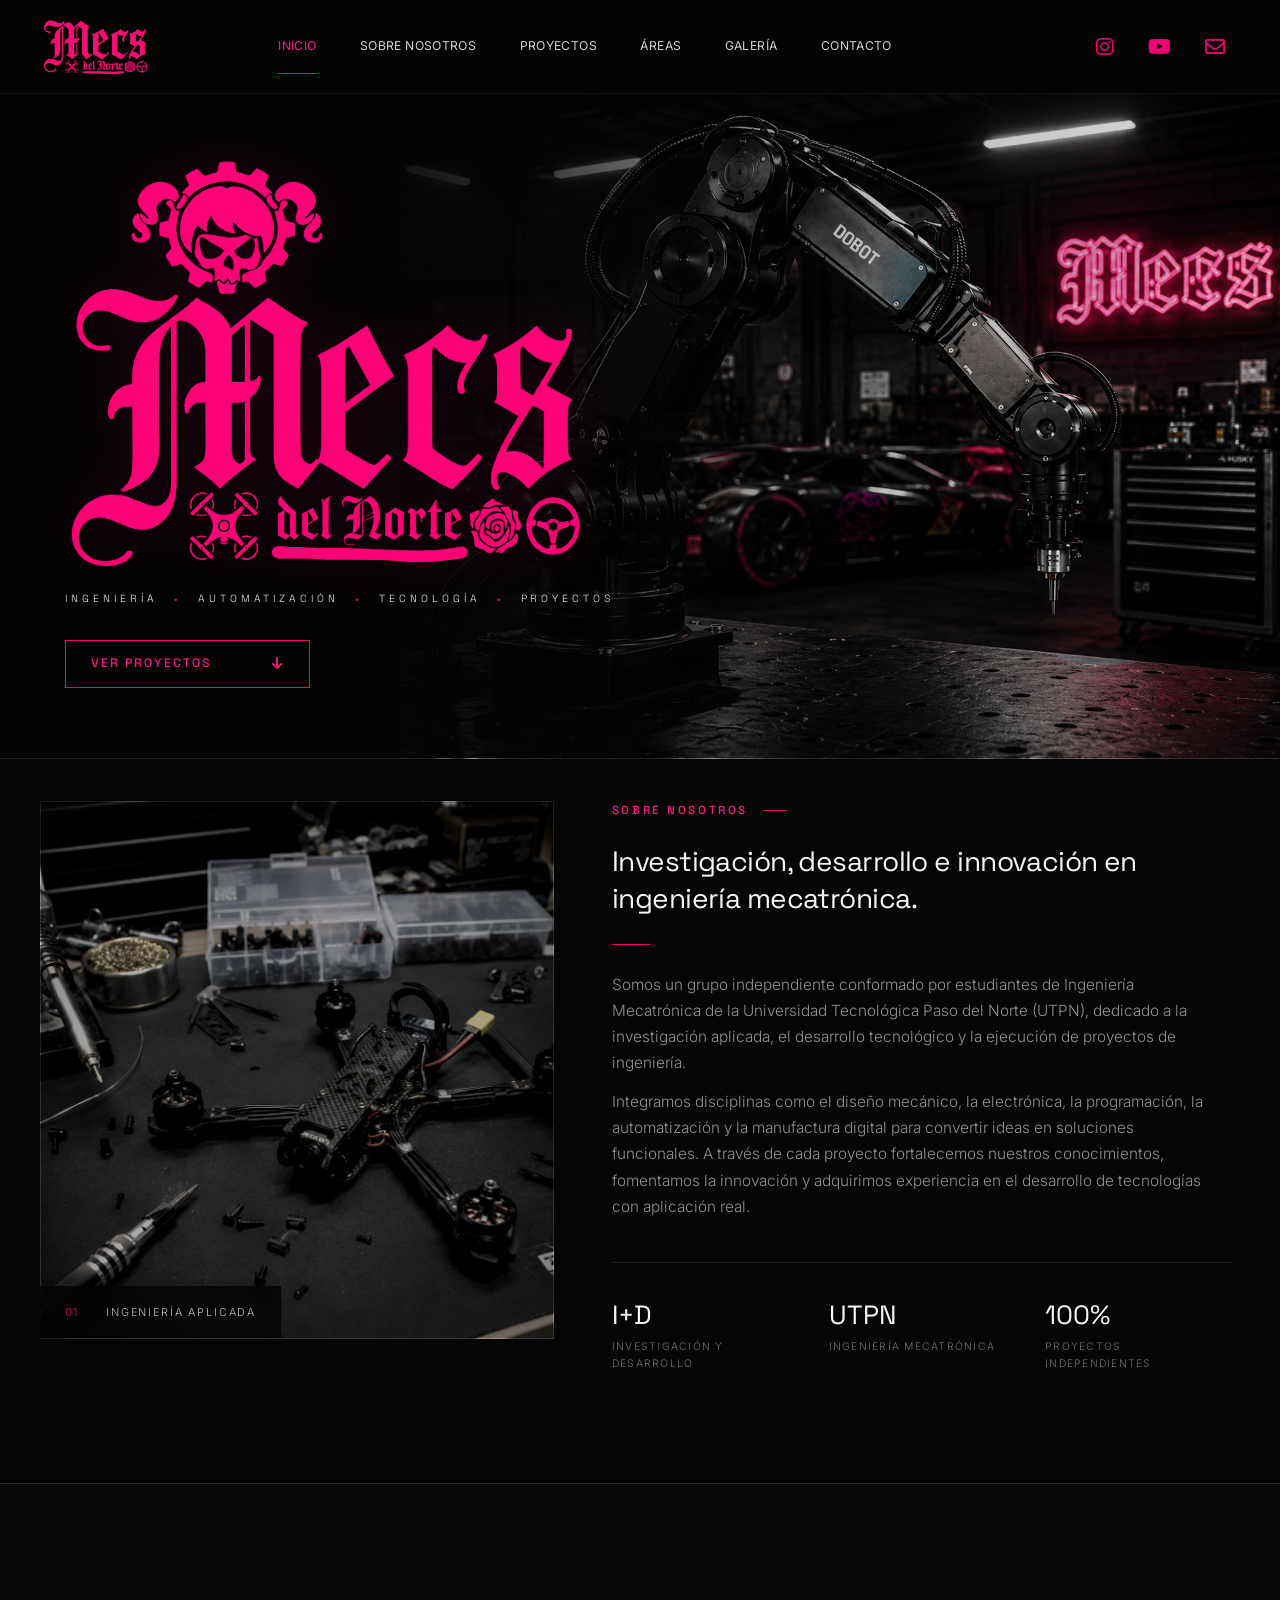
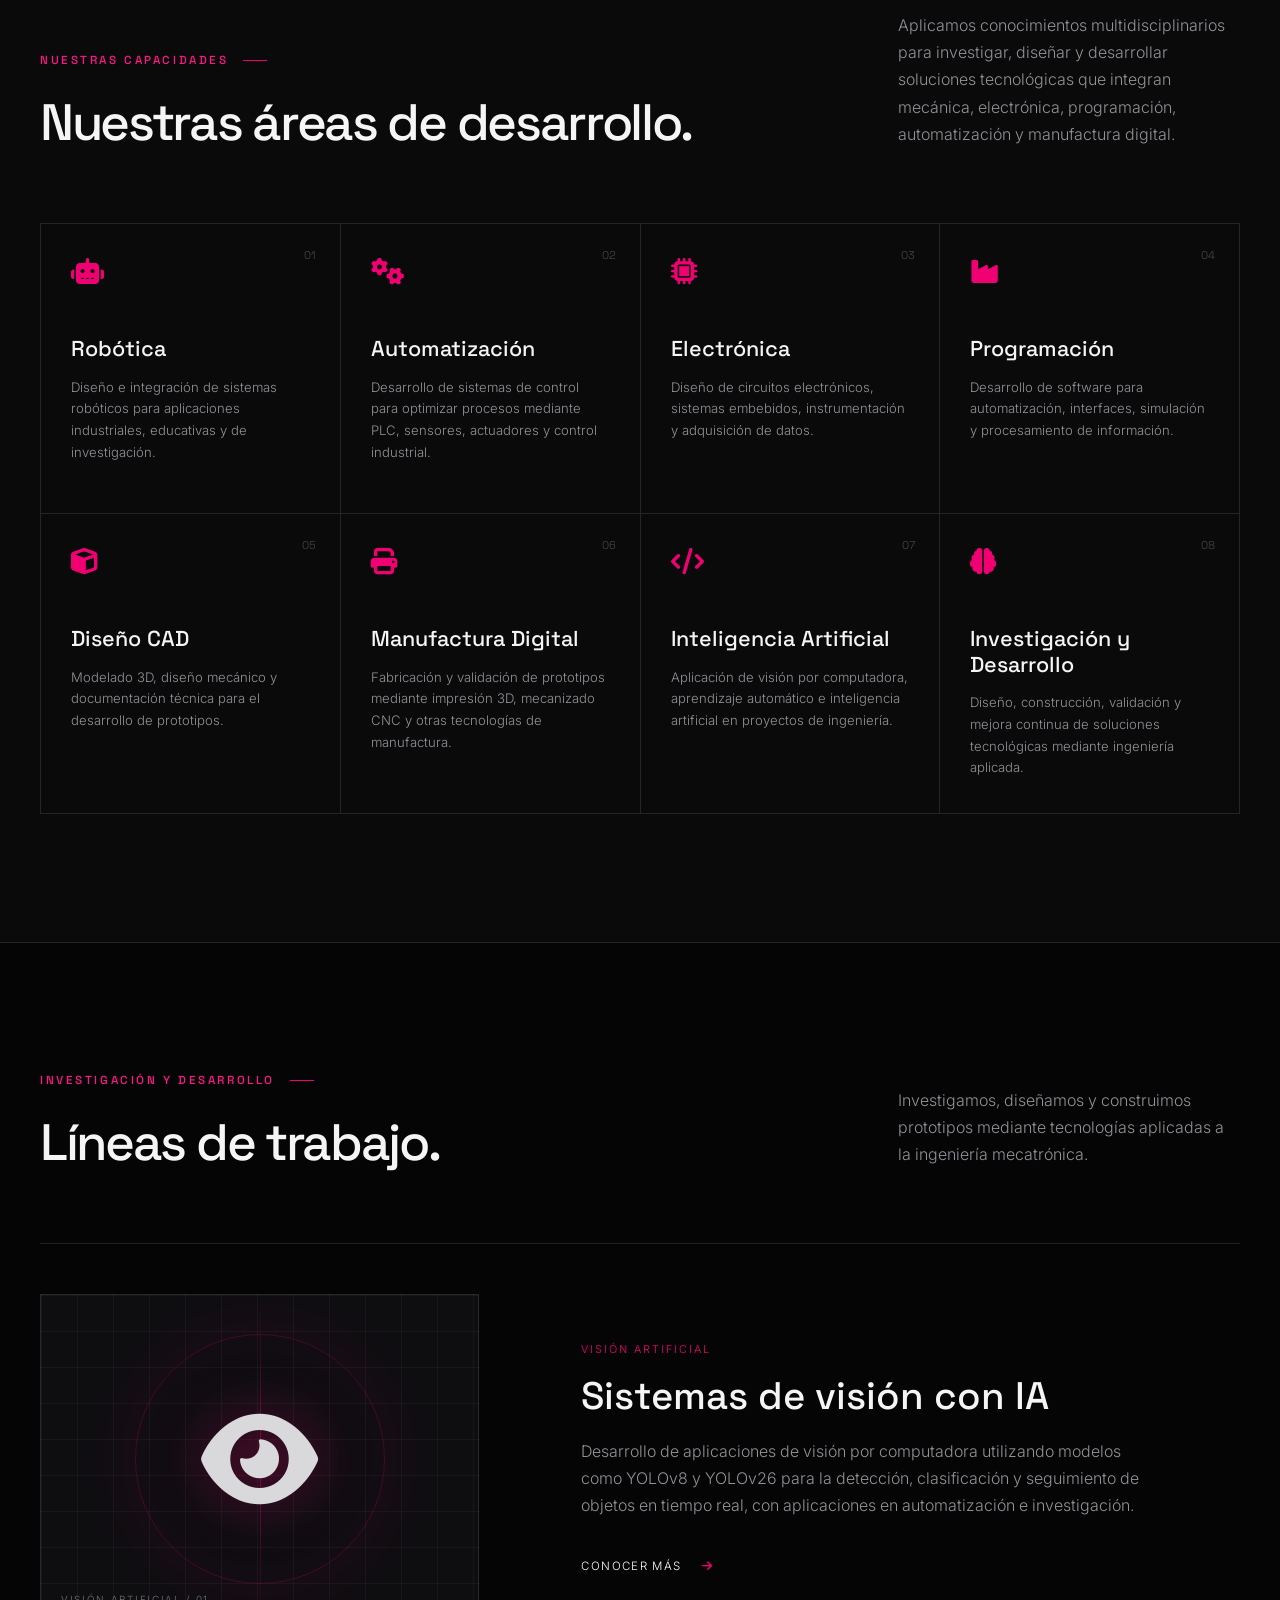
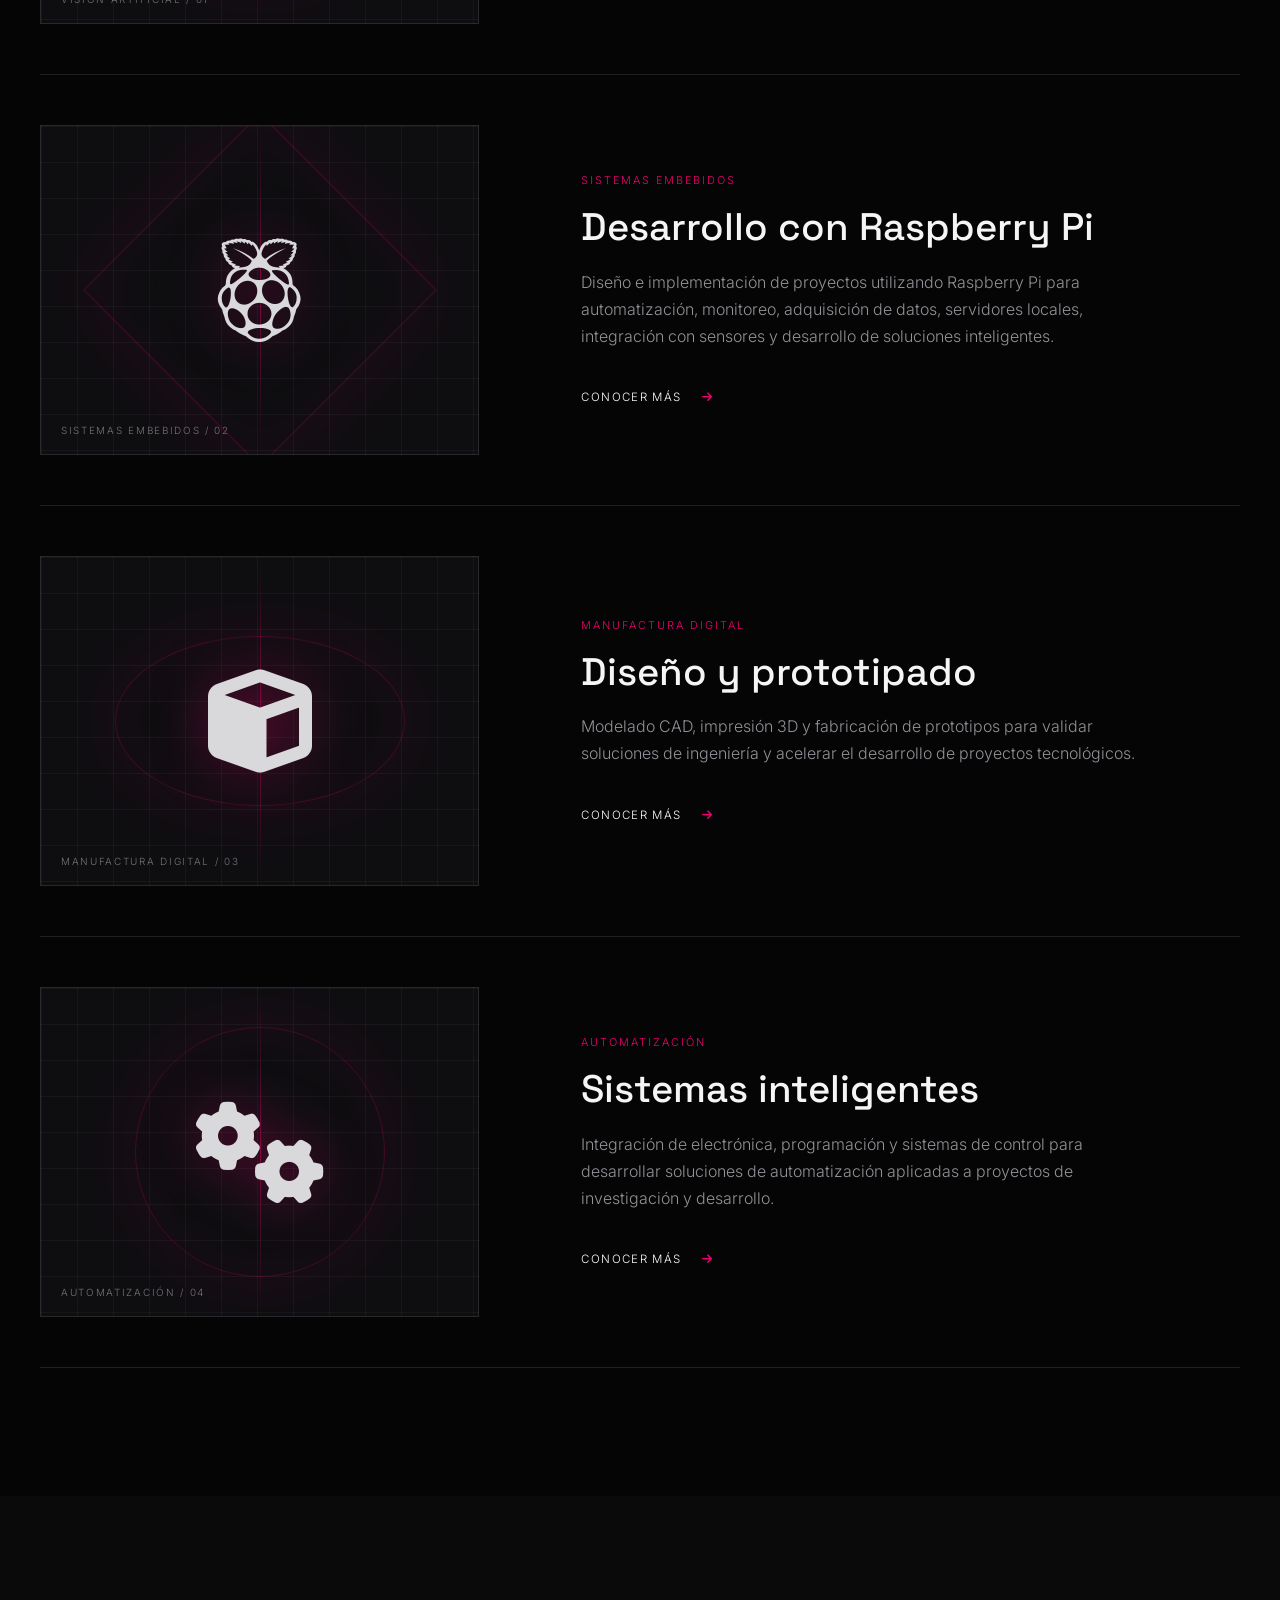
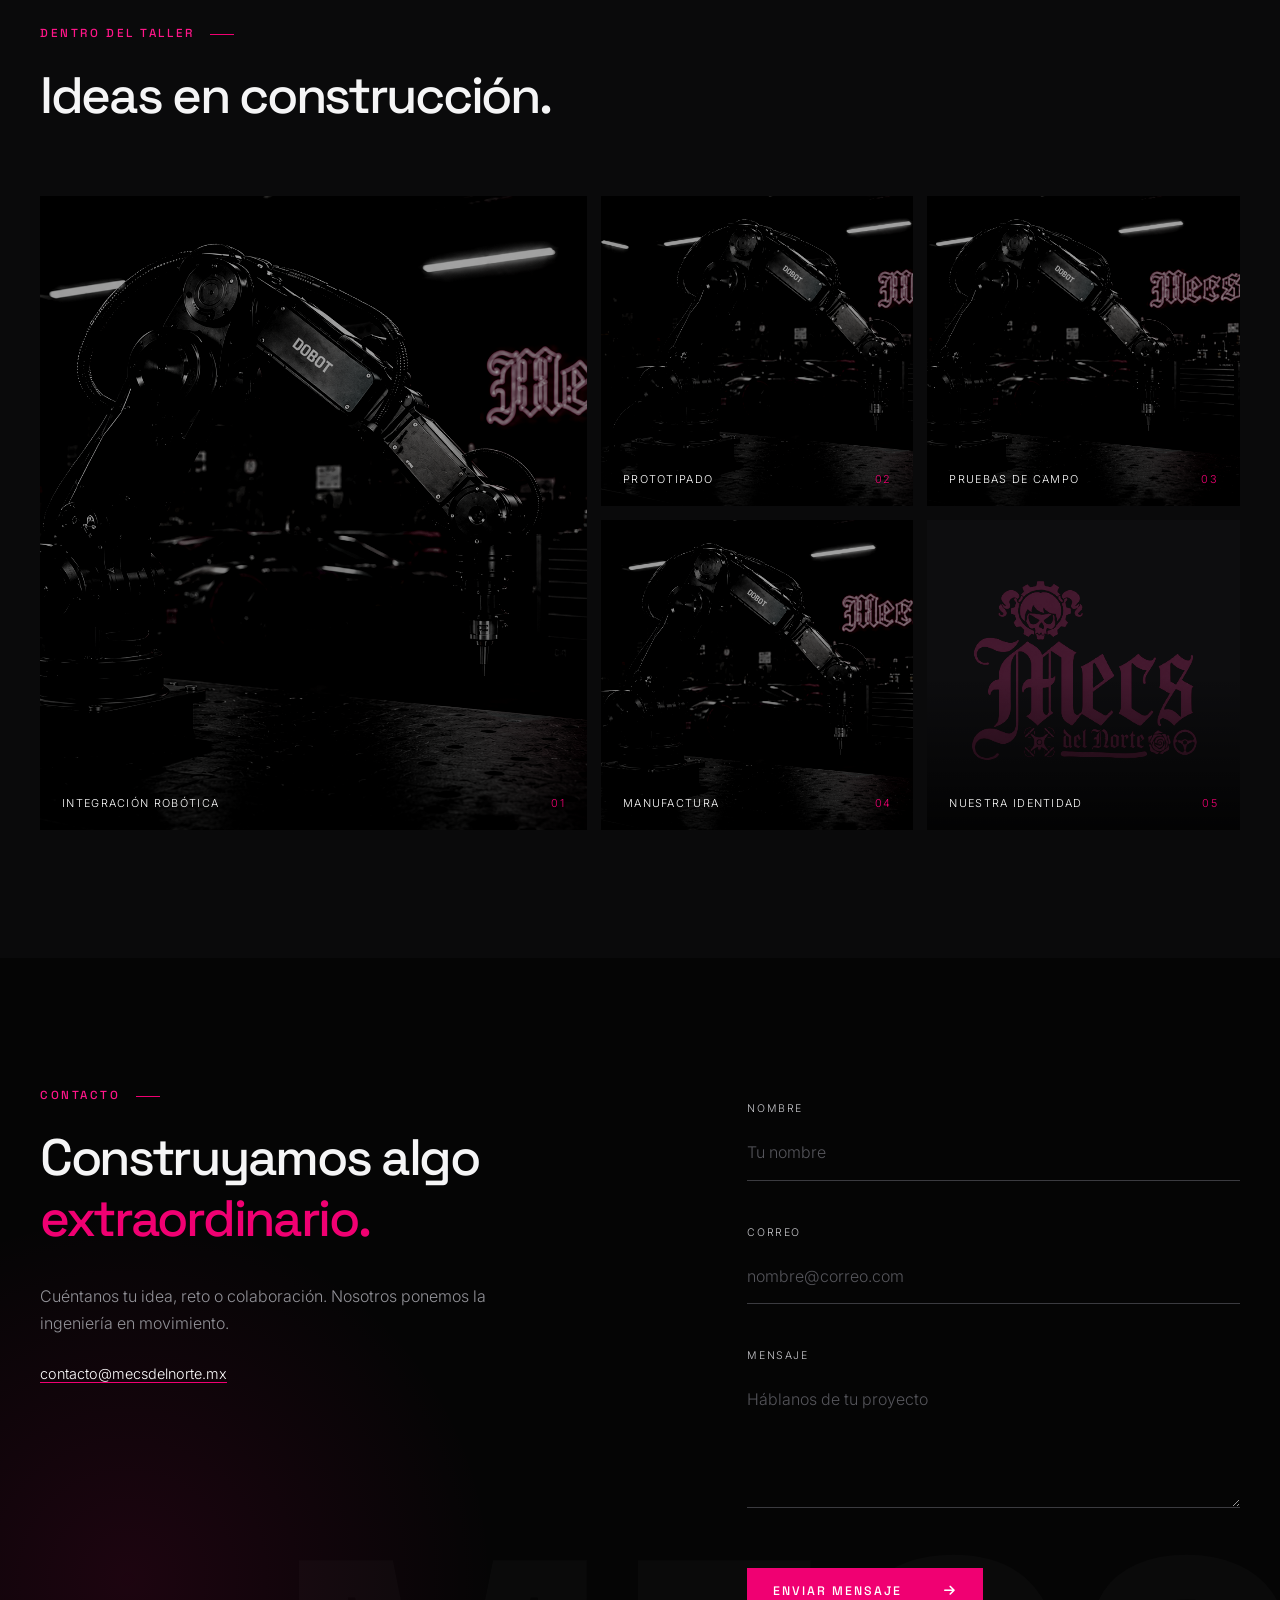
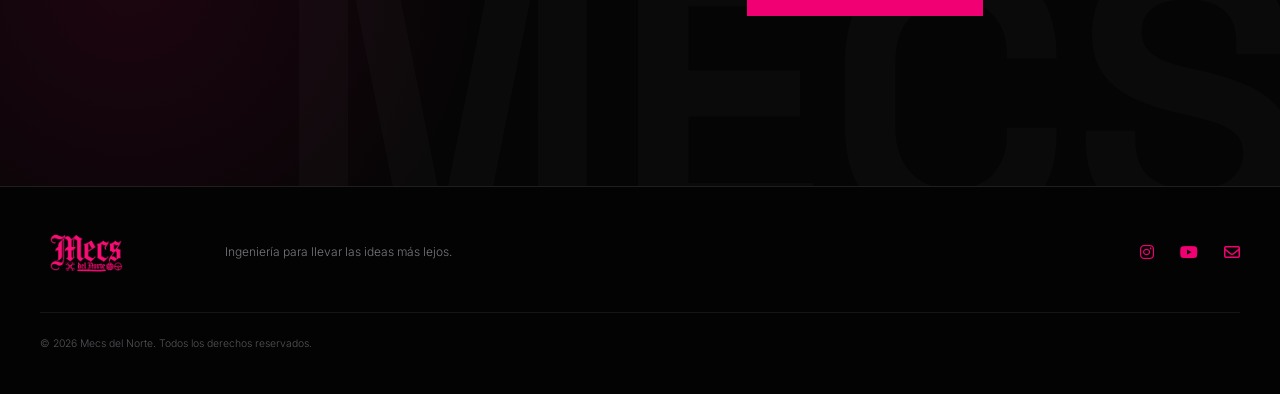
==== commit aef6ae1a: "SEO, Open Graph, robots y sitemap" ====
--- a/index.html
+++ b/index.html
@@ -1,12 +1,49 @@
 <!DOCTYPE html>
-<html lang="es">
+<html lang="es-MX">
 <head>
+  <!-- Configuración esencial del documento y adaptación a dispositivos móviles. -->
   <meta charset="UTF-8">
   <meta name="viewport" content="width=device-width, initial-scale=1.0">
-  <meta name="description" content="Mecs del Norte: ingeniería, automatización, robótica y tecnología aplicada.">
+
+  <!-- Identidad y contenido principal para motores de búsqueda. -->
+  <title>Mecs del Norte | Investigación y Desarrollo en Mecatrónica</title>
+  <meta name="description" content="Grupo independiente de estudiantes de Ingeniería Mecatrónica de la UTPN dedicado a investigación aplicada, desarrollo tecnológico y prototipado.">
+  <meta name="keywords" content="ingeniería mecatrónica, investigación y desarrollo, UTPN, automatización, visión artificial, sistemas embebidos, manufactura digital, prototipado">
+  <meta name="author" content="Mecs del Norte">
+
+  <!-- Directivas de indexación y URL oficial de esta página. -->
+  <meta name="robots" content="index, follow, max-image-preview:large, max-snippet:-1, max-video-preview:-1">
+  <link rel="canonical" href="https://mecsdelnorte.mx/">
+
+  <!-- Integración visual con el navegador y preferencia de interfaz oscura. -->
   <meta name="theme-color" content="#050505">
-  <title>Mecs del Norte | Ingeniería y Tecnología</title>
-
+  <meta name="color-scheme" content="dark">
+
+  <!-- Open Graph: vista previa al compartir el sitio en Facebook, LinkedIn, WhatsApp y otras plataformas. -->
+  <meta property="og:title" content="Mecs del Norte | Investigación y Desarrollo en Mecatrónica">
+  <meta property="og:description" content="Grupo independiente de estudiantes de Ingeniería Mecatrónica de la UTPN dedicado a investigación aplicada, desarrollo tecnológico y prototipado.">
+  <meta property="og:image" content="https://mecsdelnorte.mx/assets/fondo.png">
+  <meta property="og:image:secure_url" content="https://mecsdelnorte.mx/assets/fondo.png">
+  <meta property="og:image:type" content="image/png">
+  <meta property="og:image:width" content="1402">
+  <meta property="og:image:height" content="1122">
+  <meta property="og:image:alt" content="Laboratorio de ingeniería mecatrónica de Mecs del Norte">
+  <meta property="og:url" content="https://mecsdelnorte.mx/">
+  <meta property="og:type" content="website">
+  <meta property="og:site_name" content="Mecs del Norte">
+  <meta property="og:locale" content="es_MX">
+
+  <!-- Twitter Cards: tarjeta amplia con la imagen principal del Hero. -->
+  <meta name="twitter:card" content="summary_large_image">
+  <meta name="twitter:title" content="Mecs del Norte | Investigación y Desarrollo en Mecatrónica">
+  <meta name="twitter:description" content="Grupo independiente de estudiantes de Ingeniería Mecatrónica de la UTPN dedicado a investigación aplicada, desarrollo tecnológico y prototipado.">
+  <meta name="twitter:image" content="https://mecsdelnorte.mx/assets/fondo.png">
+  <meta name="twitter:image:alt" content="Laboratorio de ingeniería mecatrónica de Mecs del Norte">
+
+  <!-- Preparado para incorporar Google Analytics sin alterar la interfaz. -->
+  <!-- GOOGLE ANALYTICS: agregar aquí el script oficial con el ID de medición definitivo. -->
+
+  <!-- Optimización de conexión y carga de tipografías y recursos visuales externos. -->
   <link rel="preconnect" href="https://fonts.googleapis.com">
   <link rel="preconnect" href="https://fonts.gstatic.com" crossorigin>
   <link href="https://fonts.googleapis.com/css2?family=Inter:wght@300;400;500;600;700&family=Space+Grotesk:wght@400;500;600&display=swap" rel="stylesheet">
@@ -71,19 +108,19 @@
       <div class="container about-grid">
         <figure class="about-visual reveal visible">
           <img src="assets/dron.png" alt="Dron de carreras en proceso de ensamblaje sobre una mesa de trabajo">
-          <figcaption><span>01</span> Precisión aplicada</figcaption>
+          <figcaption><span>01</span> Ingeniería aplicada</figcaption>
         </figure>
 
         <article class="about-copy reveal visible">
           <p class="eyebrow">Sobre nosotros</p>
-          <h2 id="about-title">Pasión por la ingeniería,<br>compromiso con la innovación.</h2>
+          <h2 id="about-title">Investigación, desarrollo e innovación en ingeniería mecatrónica.</h2>
           <span class="accent-line" aria-hidden="true"></span>
-          <p>Somos un equipo de estudiantes y entusiastas de la mecatrónica enfocados en desarrollar soluciones reales a través de la tecnología, la automatización y el diseño.</p>
-          <p>Convertimos ideas en sistemas funcionales, combinando creatividad, método y precisión en cada etapa del proceso.</p>
+          <p>Somos un grupo independiente conformado por estudiantes de Ingeniería Mecatrónica de la Universidad Tecnológica Paso del Norte (UTPN), dedicado a la investigación aplicada, el desarrollo tecnológico y la ejecución de proyectos de ingeniería.</p>
+          <p>Integramos disciplinas como el diseño mecánico, la electrónica, la programación, la automatización y la manufactura digital para convertir ideas en soluciones funcionales. A través de cada proyecto fortalecemos nuestros conocimientos, fomentamos la innovación y adquirimos experiencia en el desarrollo de tecnologías con aplicación real.</p>
           <div class="metrics" aria-label="Datos del equipo">
-            <div><strong>08</strong><span>disciplinas</span></div>
-            <div><strong>360°</strong><span>visión integral</span></div>
-            <div><strong>01</strong><span>equipo</span></div>
+            <div><strong>I+D</strong><span>investigación y desarrollo</span></div>
+            <div><strong>UTPN</strong><span>ingeniería mecatrónica</span></div>
+            <div><strong>100%</strong><span>proyectos independientes</span></div>
           </div>
         </article>
       </div>
@@ -95,20 +132,20 @@
         <div class="section-heading reveal">
           <div>
             <p class="eyebrow">Nuestras capacidades</p>
-            <h2 id="areas-title">Ingeniería sin límites.</h2>
+            <h2 id="areas-title">Nuestras áreas de desarrollo.</h2>
           </div>
-          <p>Integramos hardware, software y manufactura para resolver desafíos complejos con soluciones claras.</p>
+          <p>Aplicamos conocimientos multidisciplinarios para investigar, diseñar y desarrollar soluciones tecnológicas que integran mecánica, electrónica, programación, automatización y manufactura digital.</p>
         </div>
 
         <div class="areas-grid">
-          <article class="area-card reveal"><span>01</span><i class="fa-solid fa-robot" aria-hidden="true"></i><h3>Robótica</h3><p>Sistemas autónomos y mecanismos inteligentes diseñados para operar con precisión.</p></article>
-          <article class="area-card reveal"><span>02</span><i class="fa-solid fa-gears" aria-hidden="true"></i><h3>Automatización</h3><p>Procesos optimizados que transforman tareas repetitivas en flujos eficientes.</p></article>
-          <article class="area-card reveal"><span>03</span><i class="fa-solid fa-microchip" aria-hidden="true"></i><h3>Electrónica</h3><p>Control, potencia y sensórica integrados desde el prototipo hasta la solución final.</p></article>
-          <article class="area-card reveal"><span>04</span><i class="fa-solid fa-industry" aria-hidden="true"></i><h3>Manufactura</h3><p>Fabricación inteligente con atención rigurosa al material y al proceso.</p></article>
-          <article class="area-card reveal"><span>05</span><i class="fa-solid fa-cube" aria-hidden="true"></i><h3>CAD</h3><p>Modelado tridimensional y documentación técnica lista para producir.</p></article>
-          <article class="area-card reveal"><span>06</span><i class="fa-solid fa-print" aria-hidden="true"></i><h3>Impresión 3D</h3><p>Prototipado ágil para validar geometrías, ensambles y nuevas ideas.</p></article>
-          <article class="area-card reveal"><span>07</span><i class="fa-solid fa-code" aria-hidden="true"></i><h3>Programación</h3><p>Software confiable que conecta interfaces, dispositivos y datos.</p></article>
-          <article class="area-card reveal"><span>08</span><i class="fa-solid fa-brain" aria-hidden="true"></i><h3>Inteligencia artificial</h3><p>Modelos y visión computacional aplicados a decisiones más inteligentes.</p></article>
+          <article class="area-card reveal"><span>01</span><i class="fa-solid fa-robot" aria-hidden="true"></i><h3>Robótica</h3><p>Diseño e integración de sistemas robóticos para aplicaciones industriales, educativas y de investigación.</p></article>
+          <article class="area-card reveal"><span>02</span><i class="fa-solid fa-gears" aria-hidden="true"></i><h3>Automatización</h3><p>Desarrollo de sistemas de control para optimizar procesos mediante PLC, sensores, actuadores y control industrial.</p></article>
+          <article class="area-card reveal"><span>03</span><i class="fa-solid fa-microchip" aria-hidden="true"></i><h3>Electrónica</h3><p>Diseño de circuitos electrónicos, sistemas embebidos, instrumentación y adquisición de datos.</p></article>
+          <article class="area-card reveal"><span>04</span><i class="fa-solid fa-industry" aria-hidden="true"></i><h3>Programación</h3><p>Desarrollo de software para automatización, interfaces, simulación y procesamiento de información.</p></article>
+          <article class="area-card reveal"><span>05</span><i class="fa-solid fa-cube" aria-hidden="true"></i><h3>Diseño CAD</h3><p>Modelado 3D, diseño mecánico y documentación técnica para el desarrollo de prototipos.</p></article>
+          <article class="area-card reveal"><span>06</span><i class="fa-solid fa-print" aria-hidden="true"></i><h3>Manufactura Digital</h3><p>Fabricación y validación de prototipos mediante impresión 3D, mecanizado CNC y otras tecnologías de manufactura.</p></article>
+          <article class="area-card reveal"><span>07</span><i class="fa-solid fa-code" aria-hidden="true"></i><h3>Inteligencia Artificial</h3><p>Aplicación de visión por computadora, aprendizaje automático e inteligencia artificial en proyectos de ingeniería.</p></article>
+          <article class="area-card reveal"><span>08</span><i class="fa-solid fa-brain" aria-hidden="true"></i><h3>Investigación y Desarrollo</h3><p>Diseño, construcción, validación y mejora continua de soluciones tecnológicas mediante ingeniería aplicada.</p></article>
         </div>
       </div>
     </section>
@@ -117,24 +154,29 @@
     <section class="section projects" id="proyectos" aria-labelledby="projects-title">
       <div class="container">
         <div class="section-heading reveal">
-          <div><p class="eyebrow">Trabajo seleccionado</p><h2 id="projects-title">Proyectos que se mueven.</h2></div>
-          <p>Del primer boceto a la prueba en campo: desarrollamos tecnología que existe más allá de la pantalla.</p>
+          <div><p class="eyebrow">Investigación y desarrollo</p><h2 id="projects-title">Líneas de trabajo.</h2></div>
+          <p>Investigamos, diseñamos y construimos prototipos mediante tecnologías aplicadas a la ingeniería mecatrónica.</p>
         </div>
 
         <div class="project-list">
           <article class="project-card project-robot reveal">
-            <div class="project-image" role="img" aria-label="Concepto de brazo robótico"><i class="fa-solid fa-robot" aria-hidden="true"></i><span>Robotics / 01</span></div>
-            <div class="project-copy"><p class="project-type">Robótica industrial</p><h3>Brazo de precisión M-01</h3><p>Plataforma de seis ejes para automatizar tareas de manipulación, inspección y ensamble.</p><a href="#contacto">Más información <i class="fa-solid fa-arrow-right" aria-hidden="true"></i></a></div>
+            <div class="project-image" role="img" aria-label="Representación tecnológica de visión artificial y detección de objetos"><i class="fa-solid fa-eye" aria-hidden="true"></i><span>Visión artificial / 01</span></div>
+            <div class="project-copy"><p class="project-type">Visión artificial</p><h3>Sistemas de visión con IA</h3><p>Desarrollo de aplicaciones de visión por computadora utilizando modelos como YOLOv8 y YOLOv26 para la detección, clasificación y seguimiento de objetos en tiempo real, con aplicaciones en automatización e investigación.</p><a href="#contacto">Conocer más <i class="fa-solid fa-arrow-right" aria-hidden="true"></i></a></div>
           </article>
 
           <article class="project-card project-drone reveal">
-            <div class="project-image" role="img" aria-label="Concepto de dron autónomo"><i class="fa-solid fa-plane-up" aria-hidden="true"></i><span>Autonomy / 02</span></div>
-            <div class="project-copy"><p class="project-type">Sistemas autónomos</p><h3>Plataforma aérea Nómada</h3><p>Dron modular para exploración, captura de datos y experimentación con control autónomo.</p><a href="#contacto">Más información <i class="fa-solid fa-arrow-right" aria-hidden="true"></i></a></div>
+            <div class="project-image" role="img" aria-label="Representación de Raspberry Pi integrada con sensores, electrónica y conexiones digitales"><i class="fa-brands fa-raspberry-pi" aria-hidden="true"></i><span>Sistemas embebidos / 02</span></div>
+            <div class="project-copy"><p class="project-type">Sistemas embebidos</p><h3>Desarrollo con Raspberry Pi</h3><p>Diseño e implementación de proyectos utilizando Raspberry Pi para automatización, monitoreo, adquisición de datos, servidores locales, integración con sensores y desarrollo de soluciones inteligentes.</p><a href="#contacto">Conocer más <i class="fa-solid fa-arrow-right" aria-hidden="true"></i></a></div>
           </article>
 
           <article class="project-card project-vision reveal">
-            <div class="project-image" role="img" aria-label="Concepto de visión artificial"><i class="fa-solid fa-eye" aria-hidden="true"></i><span>Vision / 03</span></div>
-            <div class="project-copy"><p class="project-type">IA aplicada</p><h3>Visión de control Q-3</h3><p>Sistema de inspección visual para detectar, clasificar y registrar piezas en tiempo real.</p><a href="#contacto">Más información <i class="fa-solid fa-arrow-right" aria-hidden="true"></i></a></div>
+            <div class="project-image" role="img" aria-label="Representación de modelado CAD, impresión 3D y prototipado"><i class="fa-solid fa-cube" aria-hidden="true"></i><span>Manufactura digital / 03</span></div>
+            <div class="project-copy"><p class="project-type">Manufactura digital</p><h3>Diseño y prototipado</h3><p>Modelado CAD, impresión 3D y fabricación de prototipos para validar soluciones de ingeniería y acelerar el desarrollo de proyectos tecnológicos.</p><a href="#contacto">Conocer más <i class="fa-solid fa-arrow-right" aria-hidden="true"></i></a></div>
+          </article>
+
+          <article class="project-card project-robot reveal">
+            <div class="project-image" role="img" aria-label="Representación de sensores, PLC, actuadores, electrónica y automatización industrial"><i class="fa-solid fa-gears" aria-hidden="true"></i><span>Automatización / 04</span></div>
+            <div class="project-copy"><p class="project-type">Automatización</p><h3>Sistemas inteligentes</h3><p>Integración de electrónica, programación y sistemas de control para desarrollar soluciones de automatización aplicadas a proyectos de investigación y desarrollo.</p><a href="#contacto">Conocer más <i class="fa-solid fa-arrow-right" aria-hidden="true"></i></a></div>
           </article>
         </div>
       </div>
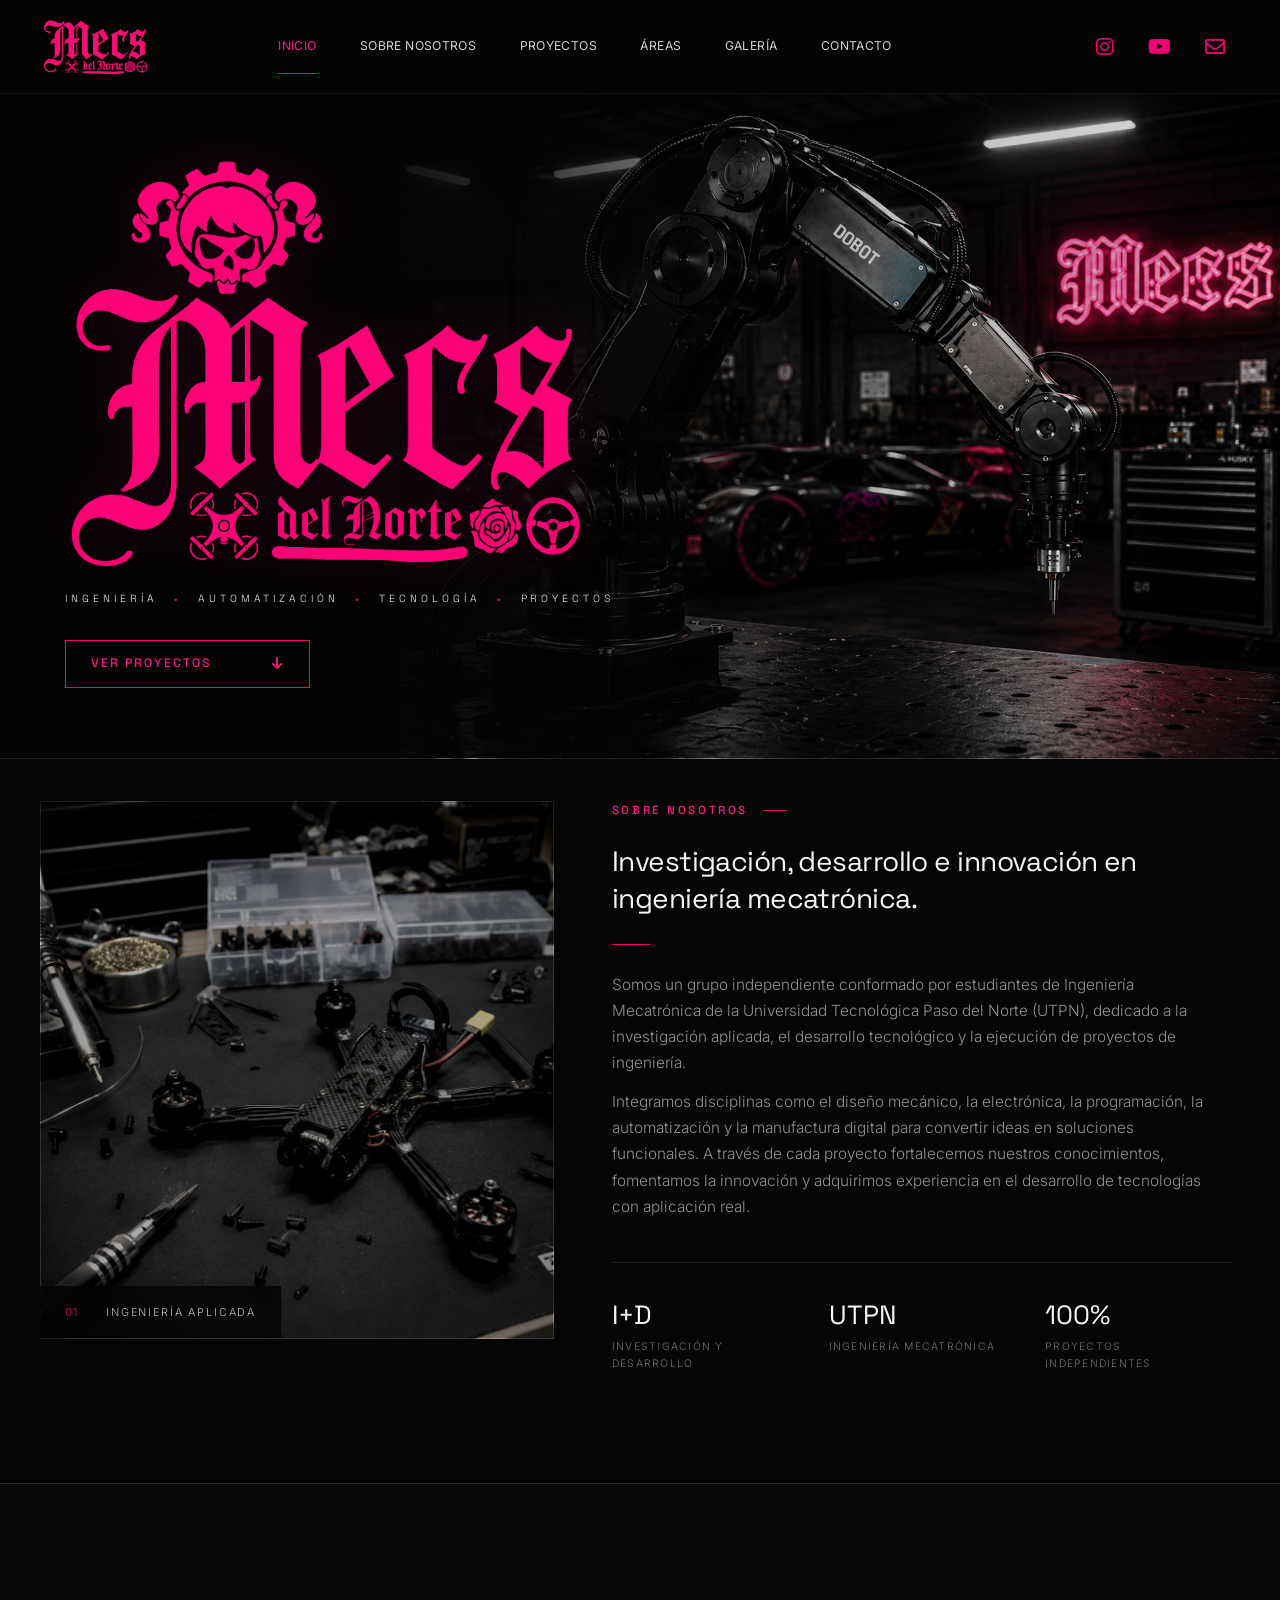
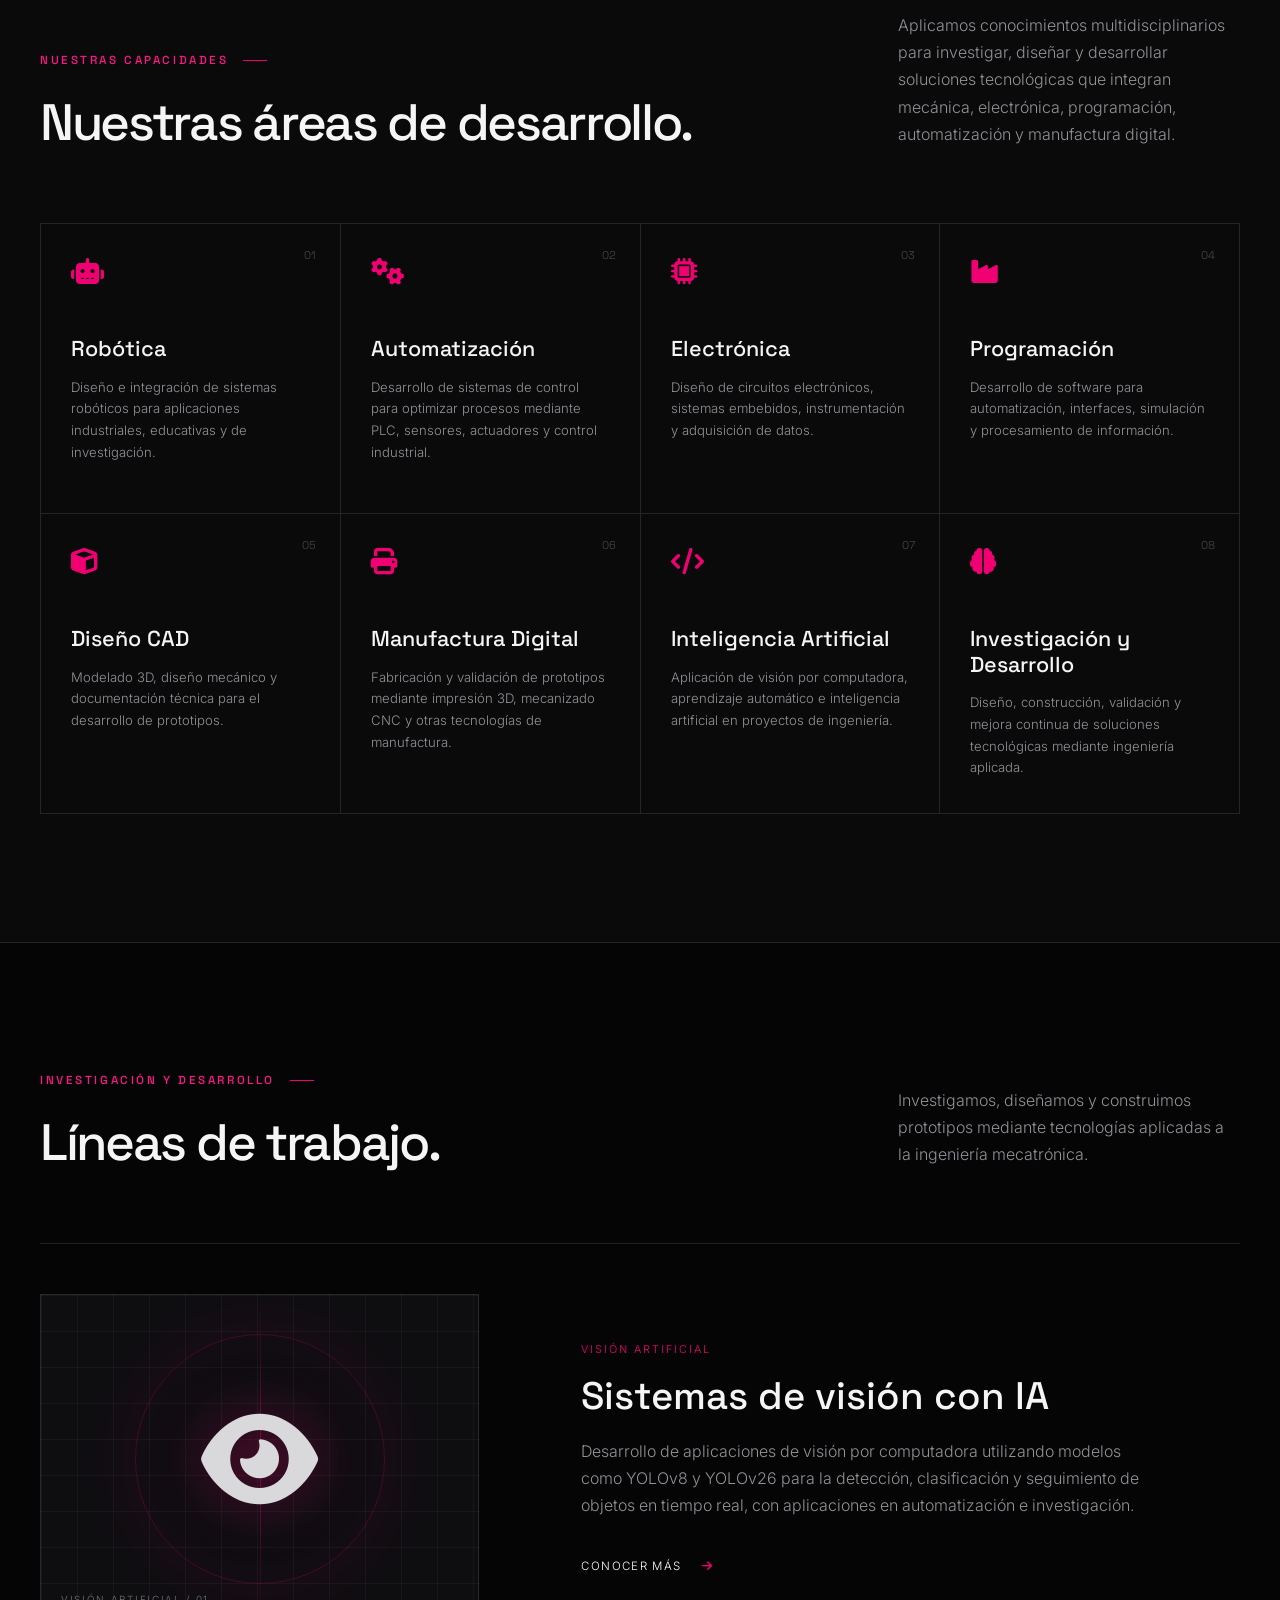
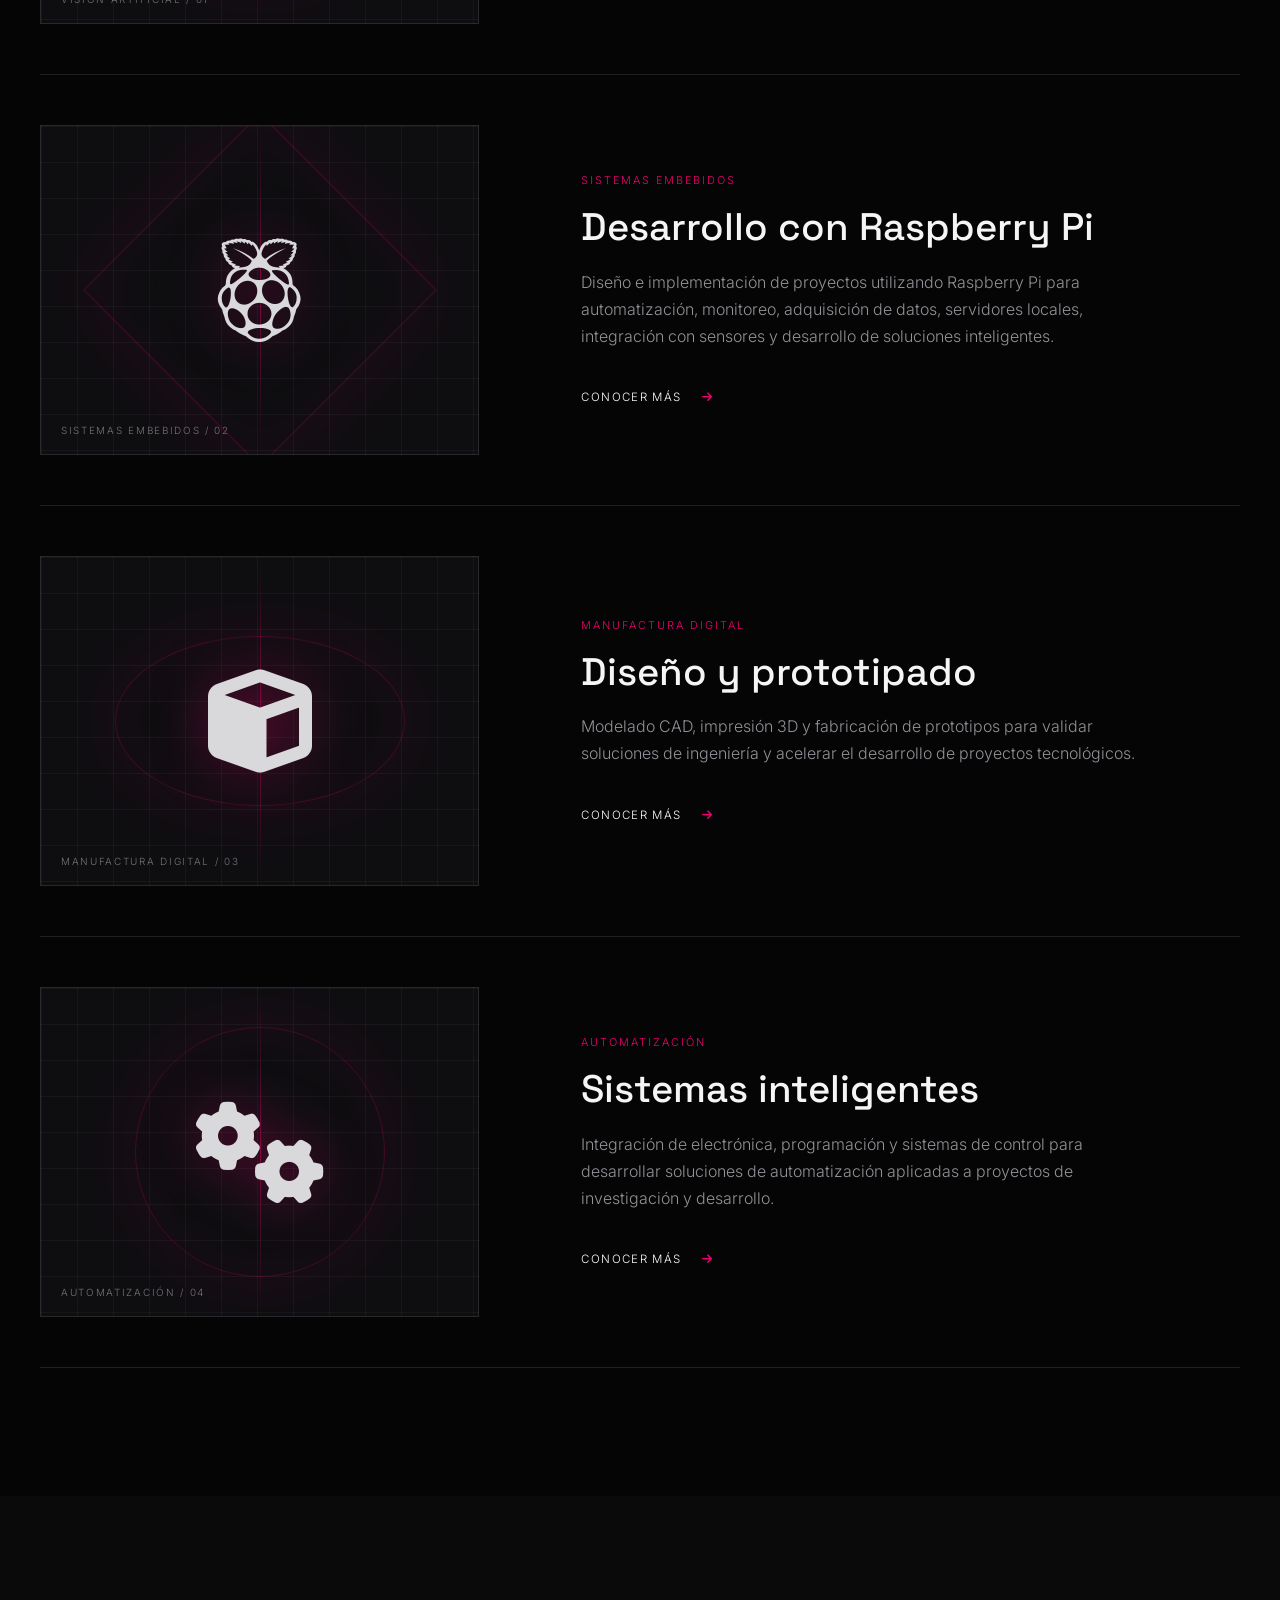
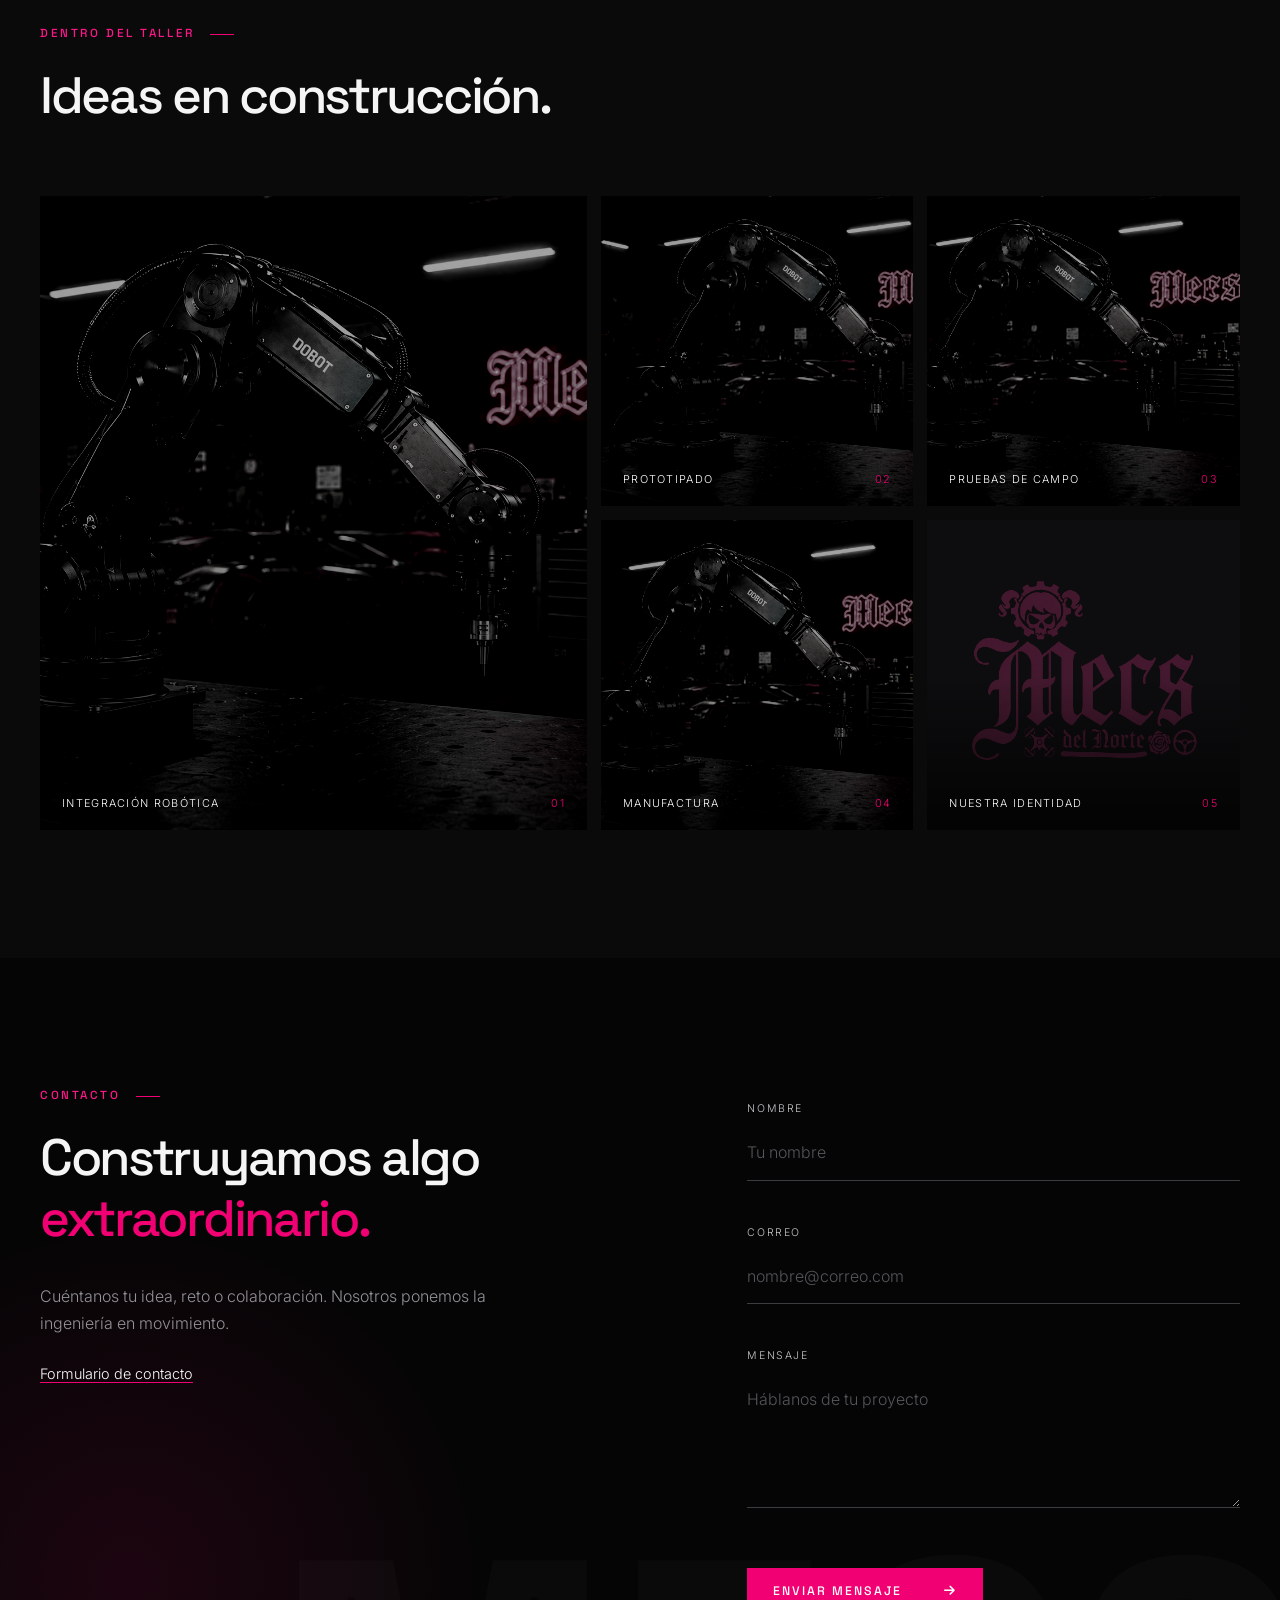
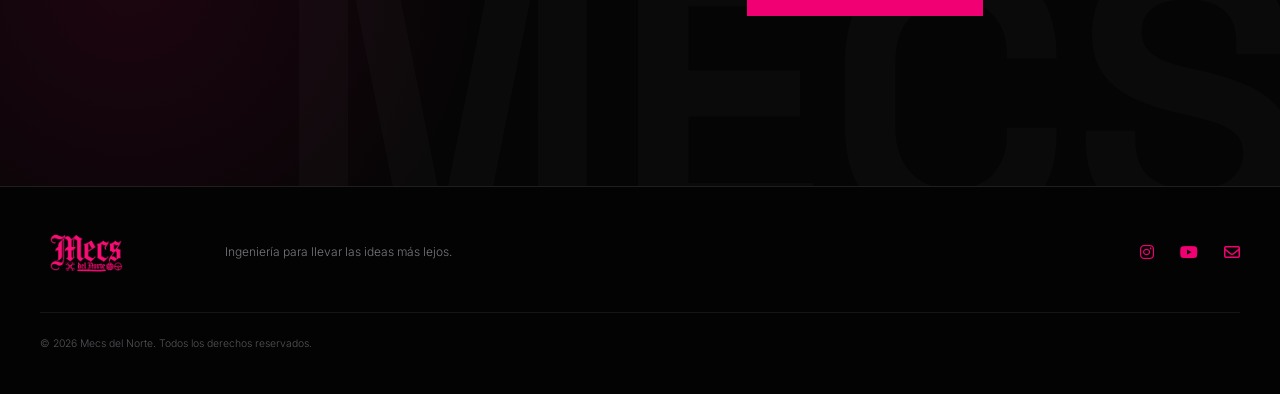
==== commit fe8ae048: "Actualizar SEO y configuración para GitHub Pages" ====
--- a/index.html
+++ b/index.html
@@ -13,7 +13,7 @@
 
   <!-- Directivas de indexación y URL oficial de esta página. -->
   <meta name="robots" content="index, follow, max-image-preview:large, max-snippet:-1, max-video-preview:-1">
-  <link rel="canonical" href="https://mecsdelnorte.mx/">
+  <link rel="canonical" href="https://jbdefalt21.github.io/mecs-del-norte/">
 
   <!-- Integración visual con el navegador y preferencia de interfaz oscura. -->
   <meta name="theme-color" content="#050505">
@@ -22,13 +22,13 @@
   <!-- Open Graph: vista previa al compartir el sitio en Facebook, LinkedIn, WhatsApp y otras plataformas. -->
   <meta property="og:title" content="Mecs del Norte | Investigación y Desarrollo en Mecatrónica">
   <meta property="og:description" content="Grupo independiente de estudiantes de Ingeniería Mecatrónica de la UTPN dedicado a investigación aplicada, desarrollo tecnológico y prototipado.">
-  <meta property="og:image" content="https://mecsdelnorte.mx/assets/fondo.png">
-  <meta property="og:image:secure_url" content="https://mecsdelnorte.mx/assets/fondo.png">
+  <meta property="og:image" content="https://jbdefalt21.github.io/mecs-del-norte/assets/fondo.png">
+  <meta property="og:image:secure_url" content="https://jbdefalt21.github.io/mecs-del-norte/assets/fondo.png">
   <meta property="og:image:type" content="image/png">
   <meta property="og:image:width" content="1402">
   <meta property="og:image:height" content="1122">
   <meta property="og:image:alt" content="Laboratorio de ingeniería mecatrónica de Mecs del Norte">
-  <meta property="og:url" content="https://mecsdelnorte.mx/">
+  <meta property="og:url" content="https://jbdefalt21.github.io/mecs-del-norte/">
   <meta property="og:type" content="website">
   <meta property="og:site_name" content="Mecs del Norte">
   <meta property="og:locale" content="es_MX">
@@ -37,7 +37,7 @@
   <meta name="twitter:card" content="summary_large_image">
   <meta name="twitter:title" content="Mecs del Norte | Investigación y Desarrollo en Mecatrónica">
   <meta name="twitter:description" content="Grupo independiente de estudiantes de Ingeniería Mecatrónica de la UTPN dedicado a investigación aplicada, desarrollo tecnológico y prototipado.">
-  <meta name="twitter:image" content="https://mecsdelnorte.mx/assets/fondo.png">
+  <meta name="twitter:image" content="https://jbdefalt21.github.io/mecs-del-norte/assets/fondo.png">
   <meta name="twitter:image:alt" content="Laboratorio de ingeniería mecatrónica de Mecs del Norte">
 
   <!-- Preparado para incorporar Google Analytics sin alterar la interfaz. -->
@@ -83,7 +83,7 @@
       <ul class="nav-social" aria-label="Redes sociales">
         <li><a href="#contacto" aria-label="Instagram"><i class="fa-brands fa-instagram" aria-hidden="true"></i></a></li>
         <li><a href="#contacto" aria-label="YouTube"><i class="fa-brands fa-youtube" aria-hidden="true"></i></a></li>
-        <li><a href="mailto:contacto@mecsdelnorte.mx" aria-label="Enviar correo"><i class="fa-regular fa-envelope" aria-hidden="true"></i></a></li>
+        <li><a href="https://jbdefalt21.github.io/mecs-del-norte/#contacto" aria-label="Ir al formulario de contacto"><i class="fa-regular fa-envelope" aria-hidden="true"></i></a></li>
       </ul>
     </nav>
   </header>
@@ -205,7 +205,7 @@
           <p class="eyebrow">Contacto</p>
           <h2 id="contact-title">Construyamos algo<br><em>extraordinario.</em></h2>
           <p>Cuéntanos tu idea, reto o colaboración. Nosotros ponemos la ingeniería en movimiento.</p>
-          <a href="mailto:contacto@mecsdelnorte.mx">contacto@mecsdelnorte.mx</a>
+          <a href="https://jbdefalt21.github.io/mecs-del-norte/#contacto">Formulario de contacto</a>
         </div>
 
         <form class="contact-form reveal" id="contact-form" novalidate>
@@ -224,7 +224,7 @@
     <div class="container footer-inner">
       <a class="footer-brand" href="#inicio"><img src="assets/logopequeno.png" alt="Mecs del Norte"></a>
       <p>Ingeniería para llevar las ideas más lejos.</p>
-      <div class="footer-social"><a href="#contacto" aria-label="Instagram"><i class="fa-brands fa-instagram"></i></a><a href="#contacto" aria-label="YouTube"><i class="fa-brands fa-youtube"></i></a><a href="mailto:contacto@mecsdelnorte.mx" aria-label="Correo"><i class="fa-regular fa-envelope"></i></a></div>
+      <div class="footer-social"><a href="#contacto" aria-label="Instagram"><i class="fa-brands fa-instagram"></i></a><a href="#contacto" aria-label="YouTube"><i class="fa-brands fa-youtube"></i></a><a href="https://jbdefalt21.github.io/mecs-del-norte/#contacto" aria-label="Contacto"><i class="fa-regular fa-envelope"></i></a></div>
       <small>© <span id="year"></span> Mecs del Norte. Todos los derechos reservados.</small>
     </div>
   </footer>
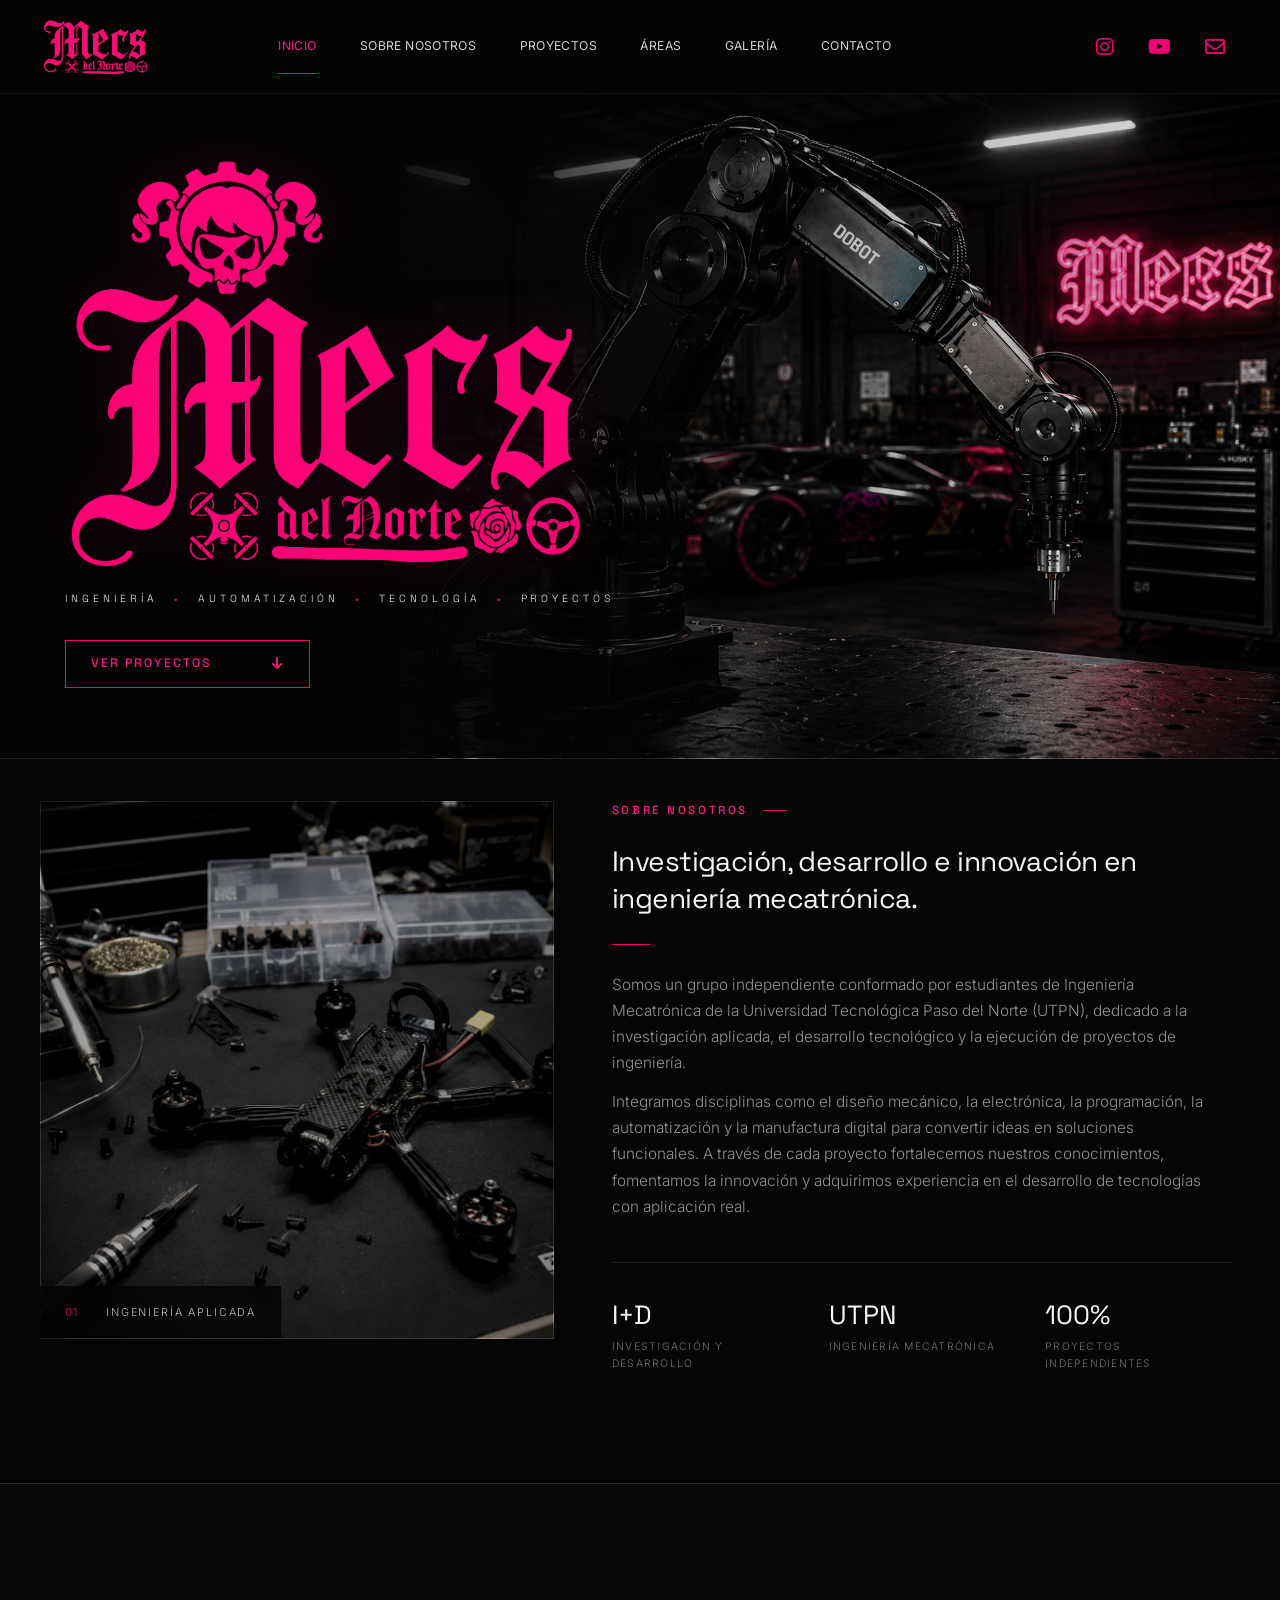
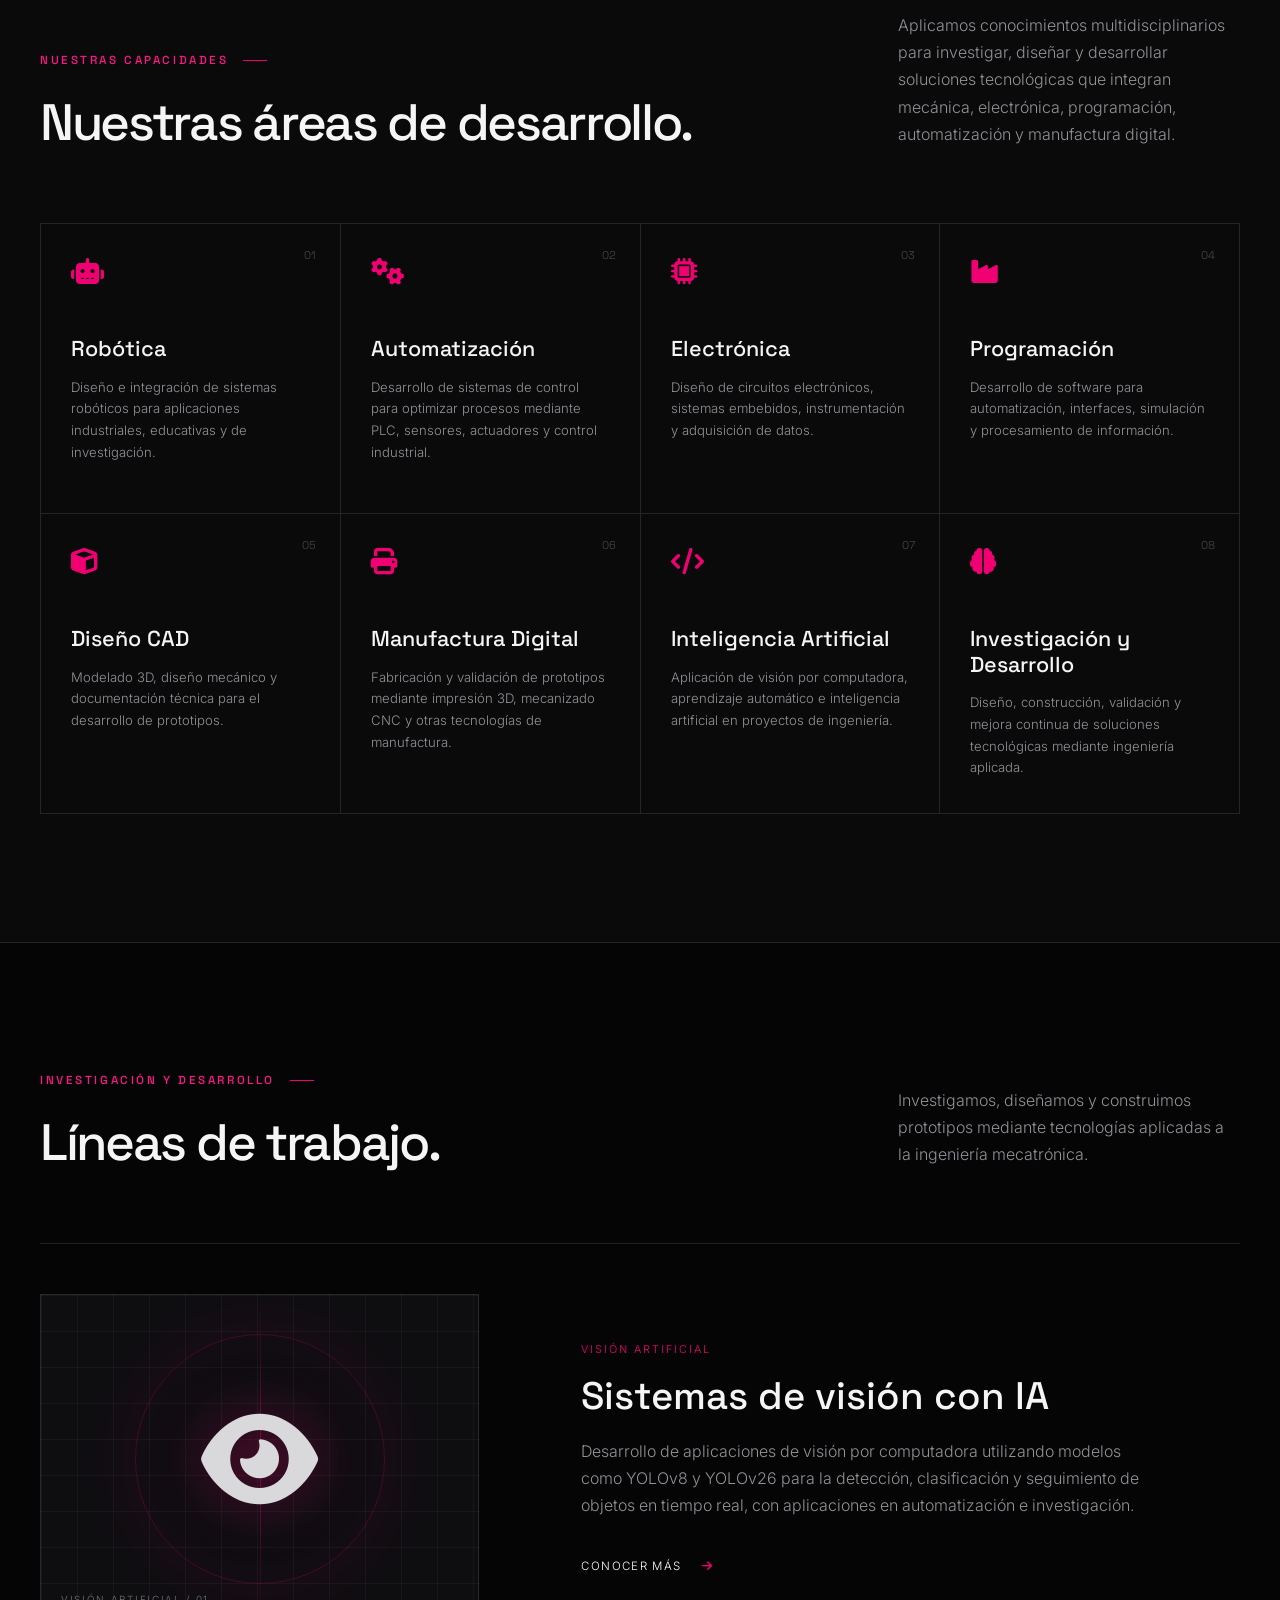
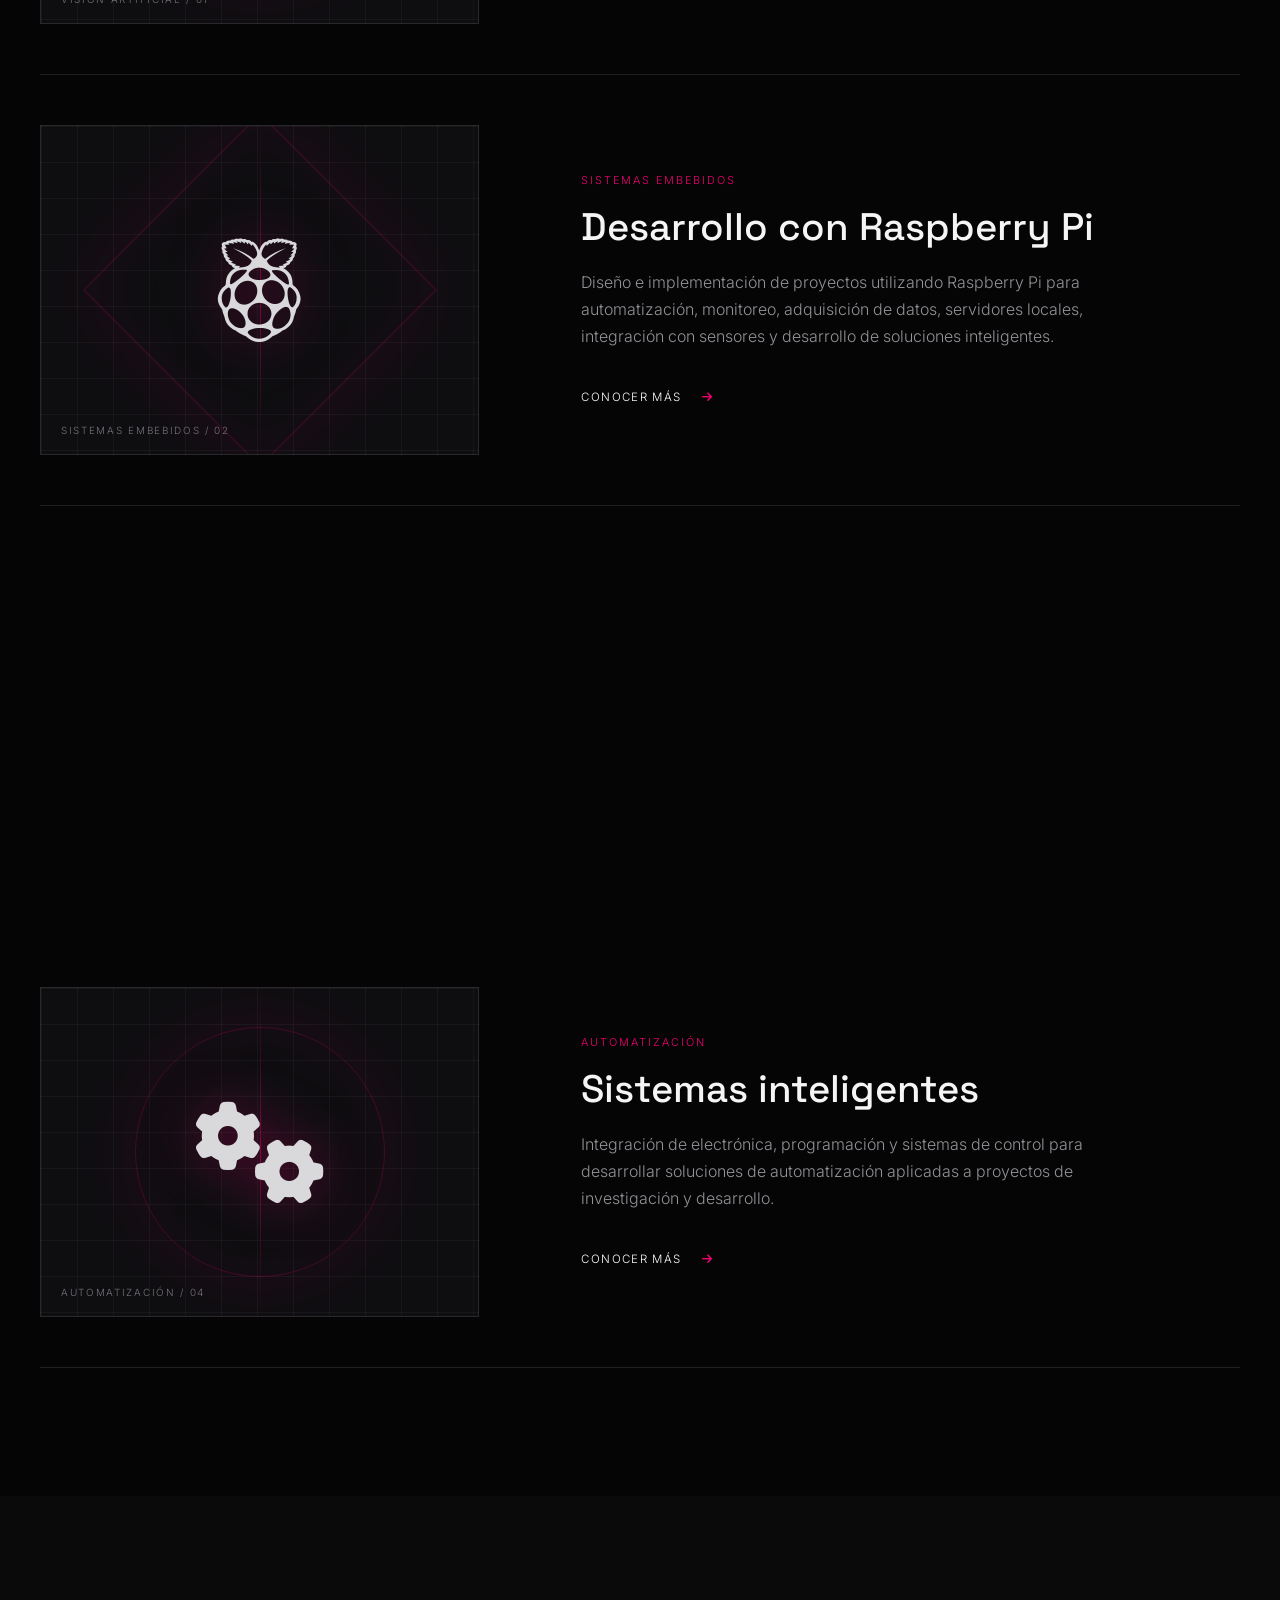
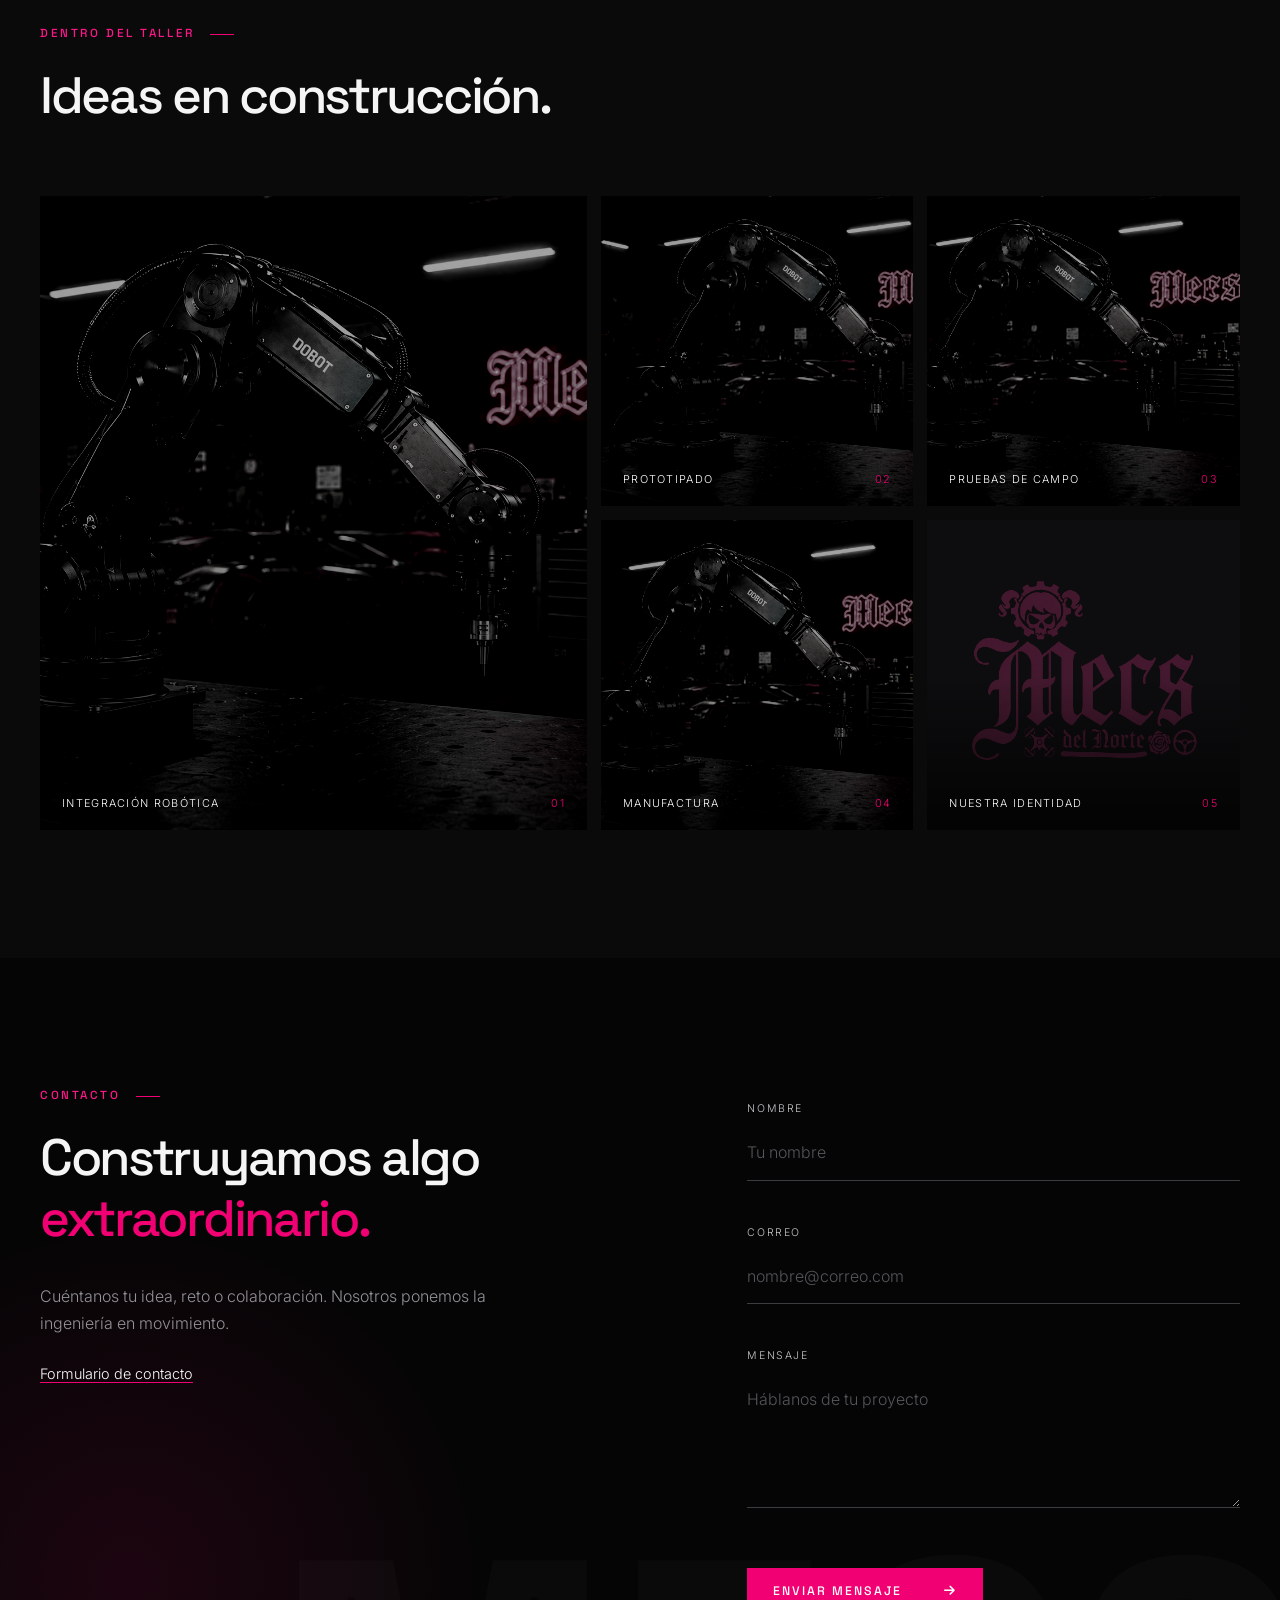
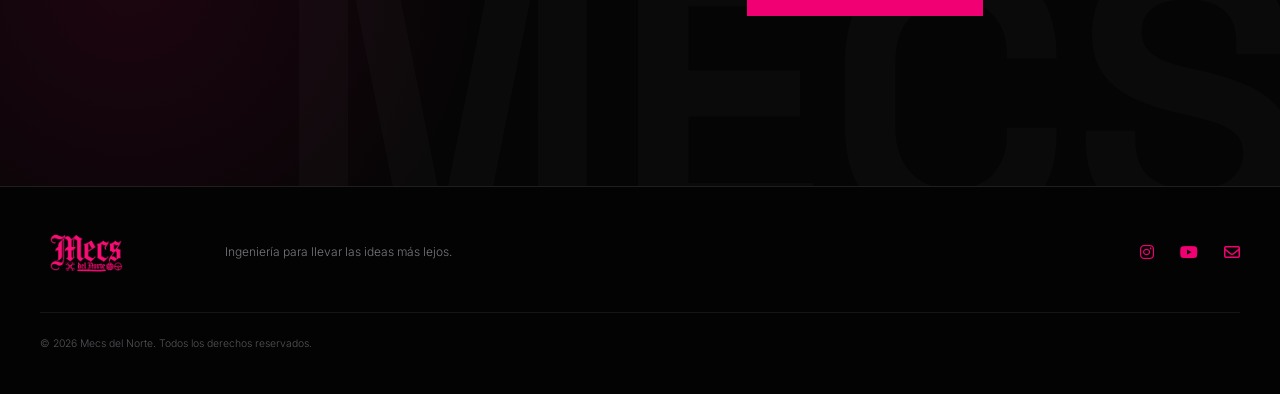
==== commit 1dfd0cbb: "Agregar verificación de Google Search Console" ====
--- a/index.html
+++ b/index.html
@@ -49,6 +49,7 @@
   <link href="https://fonts.googleapis.com/css2?family=Inter:wght@300;400;500;600;700&family=Space+Grotesk:wght@400;500;600&display=swap" rel="stylesheet">
   <link rel="stylesheet" href="https://cdnjs.cloudflare.com/ajax/libs/font-awesome/6.7.2/css/all.min.css">
   <link rel="stylesheet" href="style.css">
+  <meta name="google-site-verification" content="4IR6ANOCTEFY8vXTtUNz76RMU5saBf9x-Tl-JxEcVsE" />
 </head>
 <body>
   <a class="skip-link" href="#contenido">Saltar al contenido</a>
